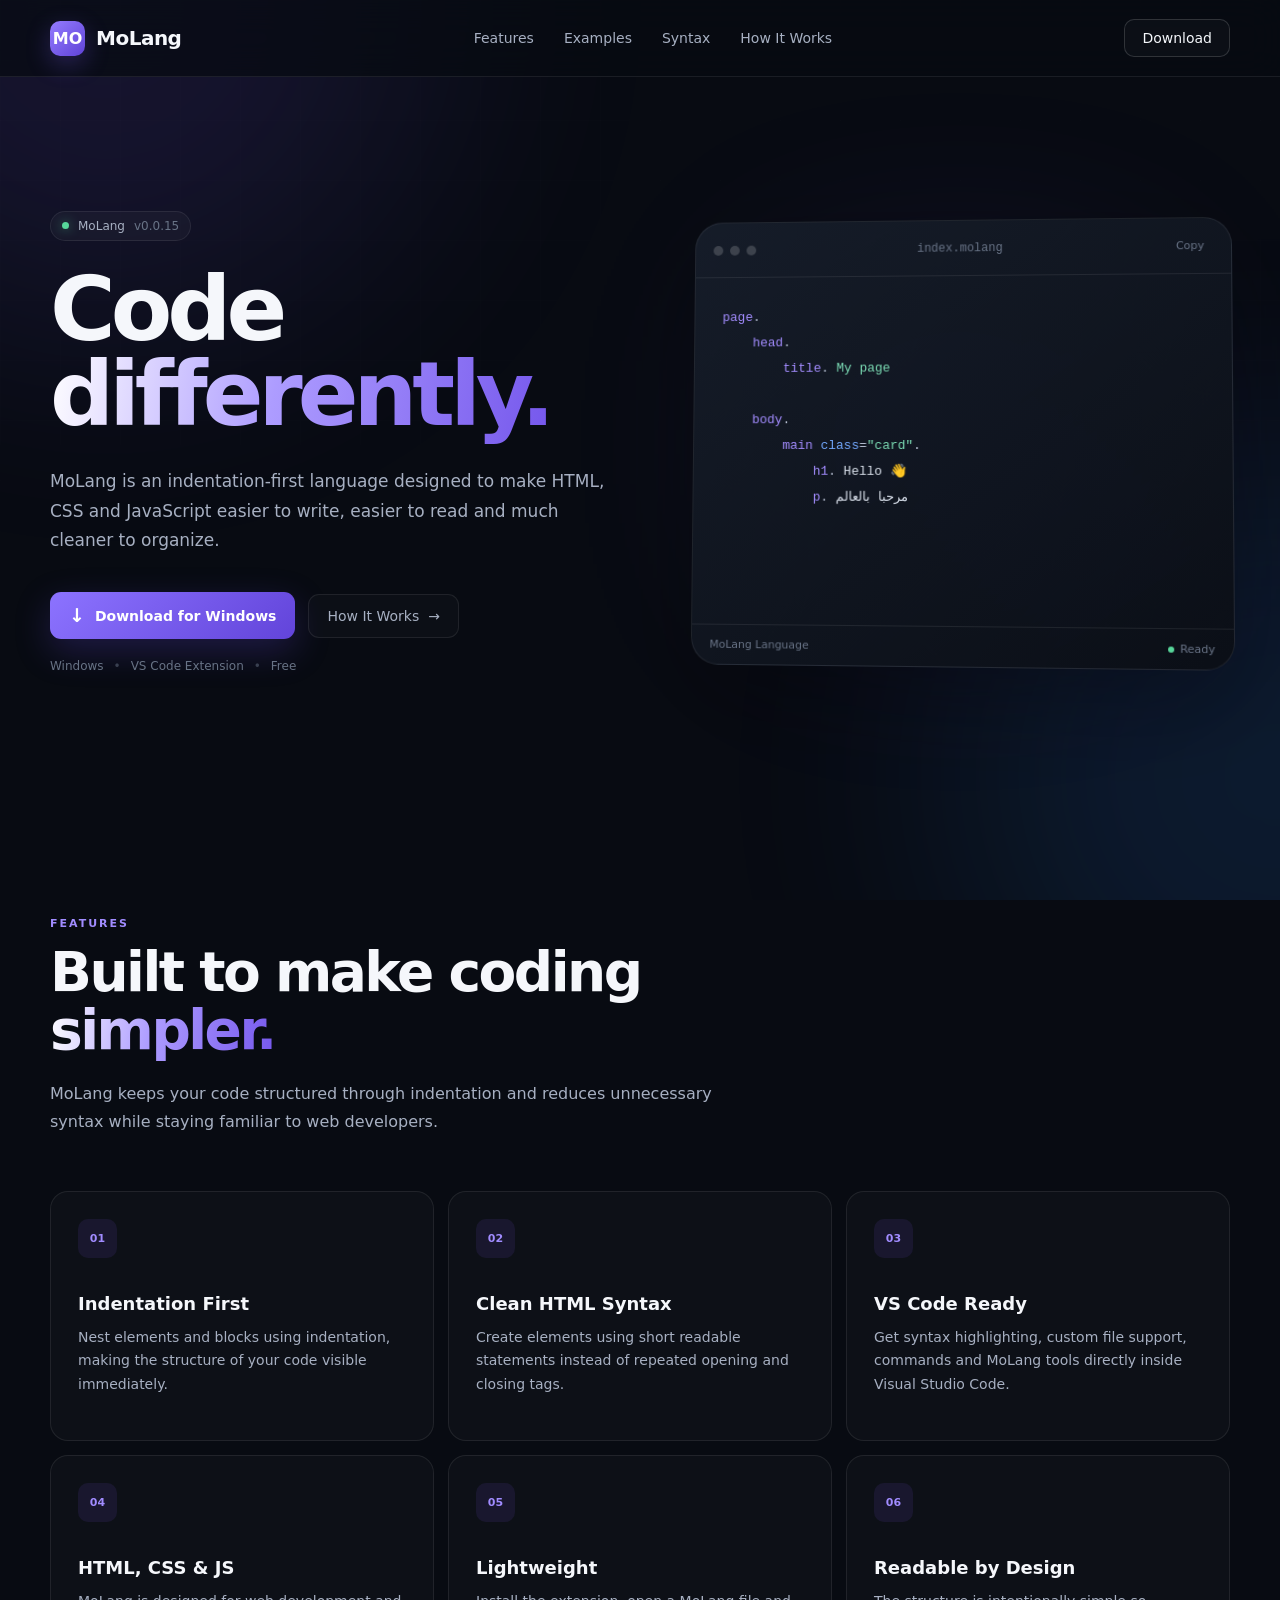
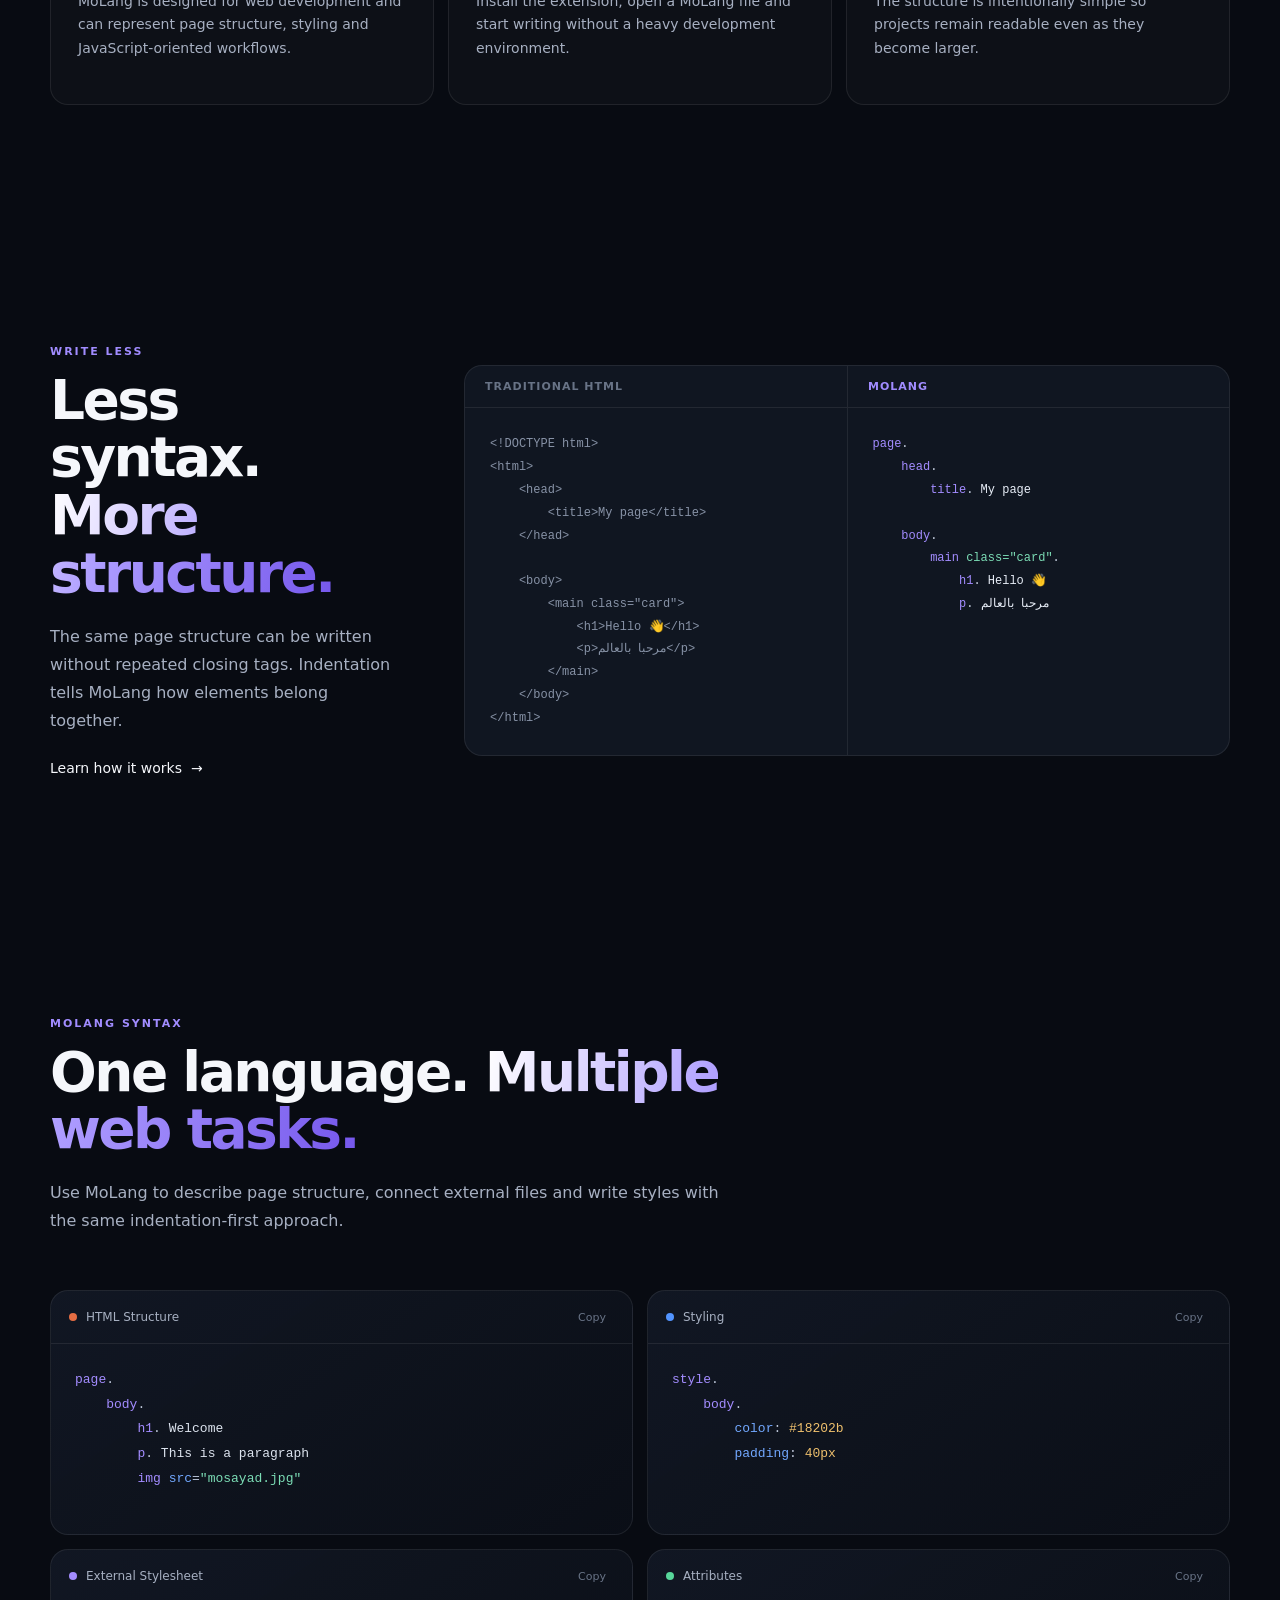
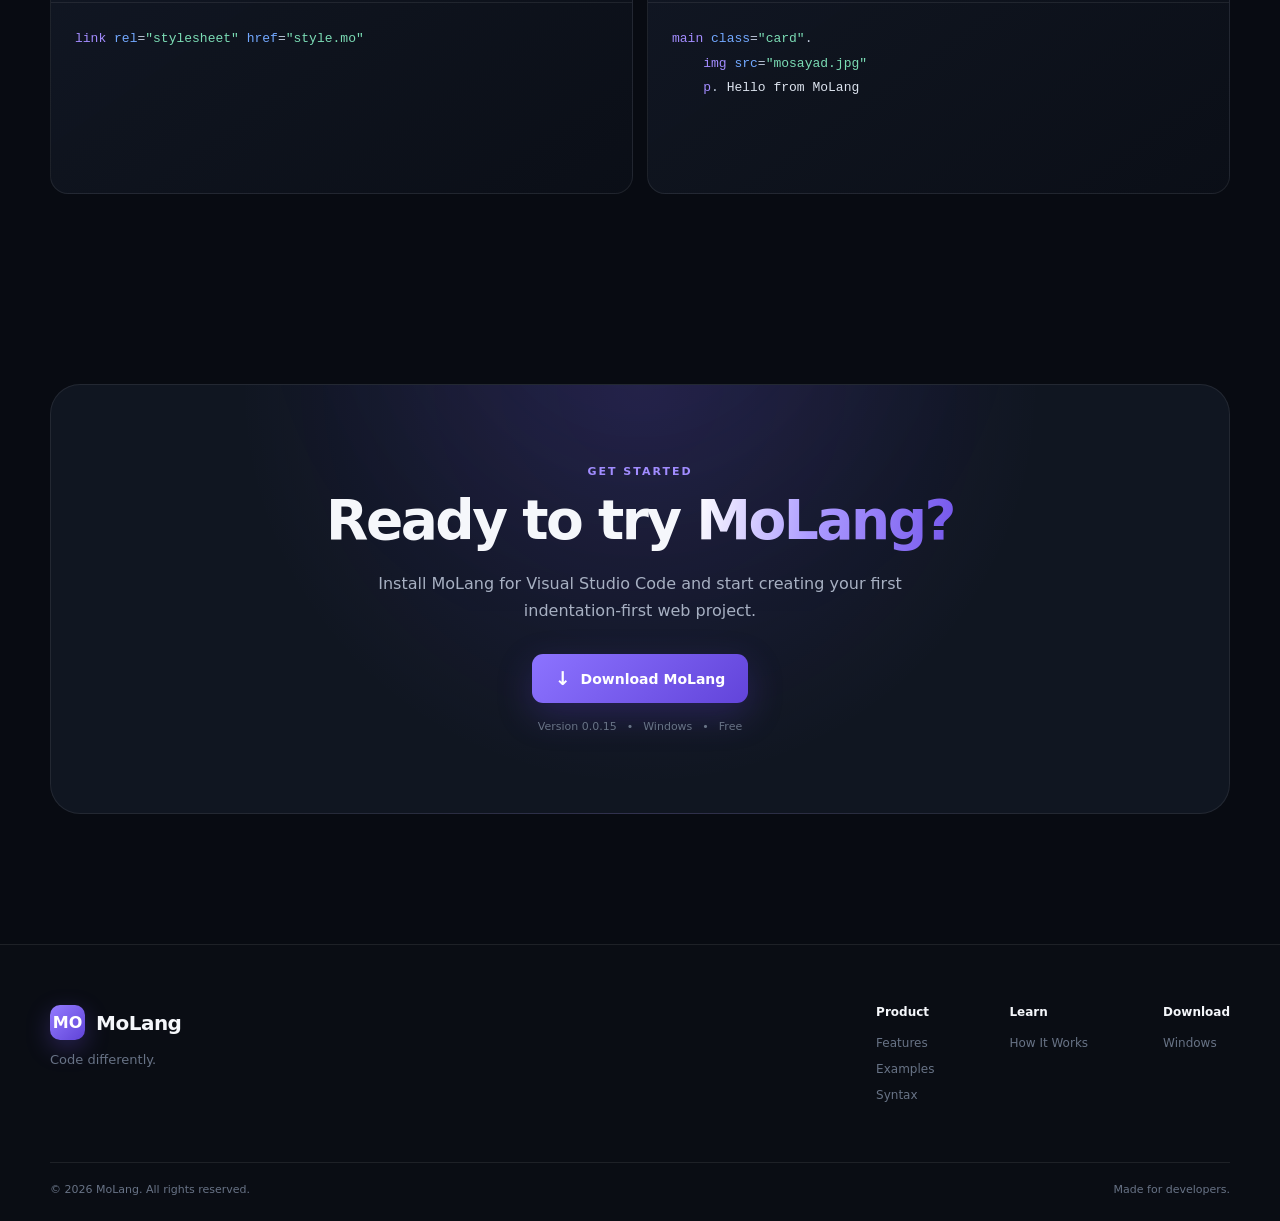
==== index.html @ 9dc75ae4 "add files" ====
<!DOCTYPE html>
<html lang="en">

<head>

    <meta charset="UTF-8">

    <meta
        name="viewport"
        content="width=device-width, initial-scale=1.0"
    >

    <meta
        name="description"
        content="MoLang - A modern indentation-first programming language for HTML, CSS and JavaScript."
    >

    <meta
        name="theme-color"
        content="#080b12"
    >

    <title>
        MoLang — Code Differently
    </title>

    <link
        rel="stylesheet"
        href="style.css"
    >

</head>

<body>


    <!-- =====================================================
         BACKGROUND
    ====================================================== -->

    <div class="background">

        <div class="background-glow glow-one"></div>
        <div class="background-glow glow-two"></div>

        <div class="grid"></div>

    </div>


    <!-- =====================================================
         NAVBAR
    ====================================================== -->

    <header class="navbar">

        <div class="nav-container">

            <a
                href="index.html"
                class="logo"
            >

                <span class="logo-mark">
                    MO
                </span>

                <span class="logo-text">
                    MoLang
                </span>

            </a>


            <nav class="nav-links">

                <a href="#features">
                    Features
                </a>

                <a href="#example">
                    Examples
                </a>

                <a href="#syntax">
                    Syntax
                </a>

                <a href="how-it-works.html">
                    How It Works
                </a>

            </nav>


            <div class="nav-actions">

                <a
                    href="downloads/MoLangSetup.exe"
                    class="nav-download"
                    download
                >
                    Download
                </a>


                <button
                    class="mobile-menu-button"
                    id="mobileMenuButton"
                    aria-label="Open navigation menu"
                    type="button"
                >

                    <span></span>
                    <span></span>
                    <span></span>

                </button>

            </div>

        </div>


        <!-- MOBILE MENU -->

        <div
            class="mobile-menu"
            id="mobileMenu"
        >

            <a href="#features">
                Features
            </a>

            <a href="#example">
                Examples
            </a>

            <a href="#syntax">
                Syntax
            </a>

            <a href="how-it-works.html">
                How It Works
            </a>

            <a
                href="downloads/MoLangSetup.exe"
                class="mobile-download"
                download
            >
                Download MoLang
            </a>

        </div>

    </header>


    <!-- =====================================================
         MAIN
    ====================================================== -->

    <main>


        <!-- =================================================
             HERO
        ================================================== -->

        <section class="hero">

            <div class="hero-content">

                <div class="version-badge">

                    <span class="status-dot"></span>

                    <span>
                        MoLang
                    </span>

                    <span class="version">
                        v0.0.15
                    </span>

                </div>


                <h1>

                    Code

                    <span class="gradient-text">
                        differently.
                    </span>

                </h1>


                <p class="hero-description">

                    MoLang is an indentation-first language
                    designed to make HTML, CSS and JavaScript
                    easier to write, easier to read and much
                    cleaner to organize.

                </p>


                <div class="hero-buttons">

                    <a
                        href="downloads/MoLangSetup.exe"
                        class="primary-button"
                        download
                        id="heroDownload"
                    >

                        <span class="button-icon">
                            ↓
                        </span>

                        Download for Windows

                    </a>


                    <a
                        href="how-it-works.html"
                        class="secondary-button"
                    >

                        How It Works

                        <span>
                            →
                        </span>

                    </a>

                </div>


                <div class="hero-note">

                    <span>
                        Windows
                    </span>

                    <span class="separator">
                        •
                    </span>

                    <span>
                        VS Code Extension
                    </span>

                    <span class="separator">
                        •
                    </span>

                    <span>
                        Free
                    </span>

                </div>

            </div>


            <!-- HERO CODE -->

            <div class="hero-code-wrapper">

                <div class="code-glow"></div>


                <div class="code-card">

                    <div class="code-header">

                        <div class="window-buttons">

                            <span></span>
                            <span></span>
                            <span></span>

                        </div>


                        <div class="code-title">
                            index.molang
                        </div>


                        <button
                            class="copy-button"
                            data-copy-target="heroCode"
                            type="button"
                        >
                            Copy
                        </button>

                    </div>


                    <pre
                        class="code-content"
                        id="heroCode"
                    ><code><span class="keyword">page</span>.
    <span class="keyword">head</span>.
        <span class="keyword">title</span>. <span class="string">My page</span>

    <span class="keyword">body</span>.
        <span class="keyword">main</span> <span class="attribute">class</span>=<span class="string">"card"</span>.
            <span class="keyword">h1</span>. <span class="text-value">Hello 👋</span>
            <span class="keyword">p</span>. <span class="text-value">مرحبا بالعالم</span></code></pre>


                    <div class="code-footer">

                        <span>
                            MoLang Language
                        </span>


                        <span class="live-indicator">

                            <span></span>

                            Ready

                        </span>

                    </div>

                </div>

            </div>

        </section>


        <!-- =================================================
             FEATURES
        ================================================== -->

        <section
            class="section features-section"
            id="features"
        >

            <div class="section-heading">

                <span class="section-label">
                    FEATURES
                </span>

                <h2>

                    Built to make coding

                    <span class="gradient-text">
                        simpler.
                    </span>

                </h2>


                <p>

                    MoLang keeps your code structured through
                    indentation and reduces unnecessary syntax
                    while staying familiar to web developers.

                </p>

            </div>


            <div class="features-grid">

                <article class="feature-card">

                    <div class="feature-icon">
                        01
                    </div>

                    <h3>
                        Indentation First
                    </h3>

                    <p>

                        Nest elements and blocks using indentation,
                        making the structure of your code visible
                        immediately.

                    </p>

                </article>


                <article class="feature-card">

                    <div class="feature-icon">
                        02
                    </div>

                    <h3>
                        Clean HTML Syntax
                    </h3>

                    <p>

                        Create elements using short readable
                        statements instead of repeated opening
                        and closing tags.

                    </p>

                </article>


                <article class="feature-card">

                    <div class="feature-icon">
                        03
                    </div>

                    <h3>
                        VS Code Ready
                    </h3>

                    <p>

                        Get syntax highlighting, custom file
                        support, commands and MoLang tools
                        directly inside Visual Studio Code.

                    </p>

                </article>


                <article class="feature-card">

                    <div class="feature-icon">
                        04
                    </div>

                    <h3>
                        HTML, CSS & JS
                    </h3>

                    <p>

                        MoLang is designed for web development
                        and can represent page structure,
                        styling and JavaScript-oriented workflows.

                    </p>

                </article>


                <article class="feature-card">

                    <div class="feature-icon">
                        05
                    </div>

                    <h3>
                        Lightweight
                    </h3>

                    <p>

                        Install the extension, open a MoLang file
                        and start writing without a heavy
                        development environment.

                    </p>

                </article>


                <article class="feature-card">

                    <div class="feature-icon">
                        06
                    </div>

                    <h3>
                        Readable by Design
                    </h3>

                    <p>

                        The structure is intentionally simple so
                        projects remain readable even as they
                        become larger.

                    </p>

                </article>

            </div>

        </section>


        <!-- =================================================
             EXAMPLE COMPARISON
        ================================================== -->

        <section
            class="section example-section"
            id="example"
        >

            <div class="example-container">

                <div class="example-text">

                    <span class="section-label">
                        WRITE LESS
                    </span>


                    <h2>

                        Less syntax.

                        <br>

                        <span class="gradient-text">
                            More structure.
                        </span>

                    </h2>


                    <p>

                        The same page structure can be written
                        without repeated closing tags.
                        Indentation tells MoLang how elements
                        belong together.

                    </p>


                    <a
                        href="how-it-works.html"
                        class="text-link"
                    >

                        Learn how it works

                        <span>
                            →
                        </span>

                    </a>

                </div>


                <div class="comparison-card">

                    <div class="comparison-header">

                        <div>
                            Traditional HTML
                        </div>

                        <div>
                            MoLang
                        </div>

                    </div>


                    <div class="comparison-body">

                        <div class="comparison-column">

<pre><code>&lt;!DOCTYPE html&gt;
&lt;html&gt;
    &lt;head&gt;
        &lt;title&gt;My page&lt;/title&gt;
    &lt;/head&gt;

    &lt;body&gt;
        &lt;main class="card"&gt;
            &lt;h1&gt;Hello 👋&lt;/h1&gt;
            &lt;p&gt;مرحبا بالعالم&lt;/p&gt;
        &lt;/main&gt;
    &lt;/body&gt;
&lt;/html&gt;</code></pre>

                        </div>


                        <div class="comparison-divider"></div>


                        <div class="comparison-column molang-code">

<pre><code><span>page</span>.
    <span>head</span>.
        <span>title</span>. <b>My page</b>

    <span>body</span>.
        <span>main</span> <em>class="card"</em>.
            <span>h1</span>. <b>Hello 👋</b>
            <span>p</span>. <b>مرحبا بالعالم</b></code></pre>

                        </div>

                    </div>

                </div>

            </div>

        </section>


        <!-- =================================================
             SYNTAX EXAMPLES
        ================================================== -->

        <section
            class="section syntax-section"
            id="syntax"
        >

            <div class="section-heading">

                <span class="section-label">
                    MOLANG SYNTAX
                </span>


                <h2>

                    One language.

                    <span class="gradient-text">
                        Multiple web tasks.
                    </span>

                </h2>


                <p>

                    Use MoLang to describe page structure,
                    connect external files and write styles
                    with the same indentation-first approach.

                </p>

            </div>


            <div class="syntax-grid">


                <!-- HTML -->

                <article class="syntax-card">

                    <div class="syntax-card-header">

                        <div>

                            <span class="syntax-dot html-dot"></span>

                            HTML Structure

                        </div>


                        <button
                            class="copy-button"
                            data-copy-target="htmlSyntax"
                            type="button"
                        >
                            Copy
                        </button>

                    </div>


                    <pre
                        id="htmlSyntax"
                        class="syntax-code"
                    ><code><span class="keyword">page</span>.
    <span class="keyword">body</span>.
        <span class="keyword">h1</span>. <span class="text-value">Welcome</span>
        <span class="keyword">p</span>. <span class="text-value">This is a paragraph</span>
        <span class="keyword">img</span> <span class="attribute">src</span>=<span class="string">"mosayad.jpg"</span></code></pre>

                </article>


                <!-- CSS -->

                <article class="syntax-card">

                    <div class="syntax-card-header">

                        <div>

                            <span class="syntax-dot css-dot"></span>

                            Styling

                        </div>


                        <button
                            class="copy-button"
                            data-copy-target="styleSyntax"
                            type="button"
                        >
                            Copy
                        </button>

                    </div>


                    <pre
                        id="styleSyntax"
                        class="syntax-code"
                    ><code><span class="keyword">style</span>.
    <span class="keyword">body</span>.
        <span class="property">color</span>: <span class="value">#18202b</span>
        <span class="property">padding</span>: <span class="value">40px</span></code></pre>

                </article>


                <!-- LINK -->

                <article class="syntax-card">

                    <div class="syntax-card-header">

                        <div>

                            <span class="syntax-dot link-dot"></span>

                            External Stylesheet

                        </div>


                        <button
                            class="copy-button"
                            data-copy-target="linkSyntax"
                            type="button"
                        >
                            Copy
                        </button>

                    </div>


                    <pre
                        id="linkSyntax"
                        class="syntax-code"
                    ><code><span class="keyword">link</span> <span class="attribute">rel</span>=<span class="string">"stylesheet"</span> <span class="attribute">href</span>=<span class="string">"style.mo"</span></code></pre>

                </article>


                <!-- IMAGE -->

                <article class="syntax-card">

                    <div class="syntax-card-header">

                        <div>

                            <span class="syntax-dot image-dot"></span>

                            Attributes

                        </div>


                        <button
                            class="copy-button"
                            data-copy-target="attributeSyntax"
                            type="button"
                        >
                            Copy
                        </button>

                    </div>


                    <pre
                        id="attributeSyntax"
                        class="syntax-code"
                    ><code><span class="keyword">main</span> <span class="attribute">class</span>=<span class="string">"card"</span>.
    <span class="keyword">img</span> <span class="attribute">src</span>=<span class="string">"mosayad.jpg"</span>
    <span class="keyword">p</span>. <span class="text-value">Hello from MoLang</span></code></pre>

                </article>

            </div>

        </section>


        <!-- =================================================
             DOWNLOAD
        ================================================== -->

        <section class="download-section">

            <div class="download-card">

                <div class="download-content">

                    <span class="section-label">
                        GET STARTED
                    </span>


                    <h2>

                        Ready to try

                        <span class="gradient-text">
                            MoLang?
                        </span>

                    </h2>


                    <p>

                        Install MoLang for Visual Studio Code
                        and start creating your first
                        indentation-first web project.

                    </p>


                    <a
                        href="downloads/MoLangSetup.exe"
                        class="primary-button large-button"
                        download
                    >

                        <span class="button-icon">
                            ↓
                        </span>

                        Download MoLang

                    </a>


                    <div class="download-info">

                        <span>
                            Version 0.0.15
                        </span>

                        <span>
                            •
                        </span>

                        <span>
                            Windows
                        </span>

                        <span>
                            •
                        </span>

                        <span>
                            Free
                        </span>

                    </div>

                </div>

            </div>

        </section>

    </main>


    <!-- =====================================================
         FOOTER
    ====================================================== -->

    <footer class="footer">

        <div class="footer-container">

            <div class="footer-brand">

                <a
                    href="index.html"
                    class="logo"
                >

                    <span class="logo-mark">
                        MO
                    </span>

                    <span class="logo-text">
                        MoLang
                    </span>

                </a>


                <p>
                    Code differently.
                </p>

            </div>


            <div class="footer-links">

                <div>

                    <h4>
                        Product
                    </h4>

                    <a href="#features">
                        Features
                    </a>

                    <a href="#example">
                        Examples
                    </a>

                    <a href="#syntax">
                        Syntax
                    </a>

                </div>


                <div>

                    <h4>
                        Learn
                    </h4>

                    <a href="how-it-works.html">
                        How It Works
                    </a>

                </div>


                <div>

                    <h4>
                        Download
                    </h4>

                    <a
                        href="downloads/MoLangSetup.exe"
                        download
                    >
                        Windows
                    </a>

                </div>

            </div>

        </div>


        <div class="footer-bottom">

            <span>

                ©

                <span id="currentYear"></span>

                MoLang. All rights reserved.

            </span>


            <span>
                Made for developers.
            </span>

        </div>

    </footer>


    <script src="script.js"></script>

</body>

</html>
---- style.css ----
/* =========================================================
   MOLANG WEBSITE
   ========================================================= */


/* =========================================================
   ROOT
   ========================================================= */

:root {

    --background: #080b12;
    --background-secondary: #0d111b;

    --surface: #101621;
    --surface-light: #151d2a;

    --border: rgba(255, 255, 255, 0.08);
    --border-light: rgba(255, 255, 255, 0.15);

    --text: #f5f7fb;
    --text-secondary: #a7b0c2;
    --text-muted: #687386;

    --accent: #7c5cff;
    --accent-light: #a18cff;

    --blue: #5294ff;
    --green: #57d69a;
    --yellow: #f1c75b;

    --max-width: 1180px;

    --radius-small: 10px;
    --radius-medium: 18px;
    --radius-large: 28px;

}


/* =========================================================
   RESET
   ========================================================= */

* {

    margin: 0;
    padding: 0;

    box-sizing: border-box;

}


html {

    scroll-behavior: smooth;

}


body {

    min-height: 100vh;

    overflow-x: hidden;

    background: var(--background);

    color: var(--text);

    font-family:
        Inter,
        ui-sans-serif,
        system-ui,
        -apple-system,
        BlinkMacSystemFont,
        "Segoe UI",
        sans-serif;

}


a {

    color: inherit;

    text-decoration: none;

}


button {

    font: inherit;

}


/* =========================================================
   BACKGROUND
   ========================================================= */

.background {

    position: fixed;

    inset: 0;

    z-index: -10;

    overflow: hidden;

    pointer-events: none;

}


.grid {

    position: absolute;

    inset: 0;

    opacity: 0.36;

    background-image:
        linear-gradient(
            rgba(255, 255, 255, 0.025) 1px,
            transparent 1px
        ),
        linear-gradient(
            90deg,
            rgba(255, 255, 255, 0.025) 1px,
            transparent 1px
        );

    background-size: 60px 60px;

    mask-image:
        linear-gradient(
            to bottom,
            black,
            transparent 85%
        );

}


.background-glow {

    position: absolute;

    width: 650px;
    height: 650px;

    border-radius: 50%;

    filter: blur(130px);

    opacity: 0.12;

}


.glow-one {

    top: -320px;
    left: -220px;

    background: #7c5cff;

}


.glow-two {

    top: 450px;
    right: -320px;

    background: #2f8cff;

}


/* =========================================================
   NAVBAR
   ========================================================= */

.navbar {

    position: sticky;

    top: 0;

    z-index: 100;

    border-bottom: 1px solid var(--border);

    background: rgba(8, 11, 18, 0.74);

    backdrop-filter: blur(18px);

}


.nav-container {

    width:
        min(
            calc(100% - 40px),
            var(--max-width)
        );

    height: 76px;

    margin: auto;

    display: flex;

    align-items: center;

    justify-content: space-between;

}


.logo {

    display: flex;

    align-items: center;

    gap: 11px;

    font-weight: 760;

}


.logo-mark {

    width: 35px;
    height: 35px;

    display: grid;

    place-items: center;

    border-radius: 10px;

    background:
        linear-gradient(
            135deg,
            #947cff,
            #6043d7
        );

    color: #fff;

    box-shadow:
        0 8px 25px
        rgba(124, 92, 255, 0.27);

}


.logo-text {

    font-size: 20px;

    letter-spacing: -0.5px;

}


.nav-links {

    display: flex;

    align-items: center;

    gap: 30px;

}


.nav-links a {

    position: relative;

    color: var(--text-secondary);

    font-size: 14px;

    transition:
        color 0.2s ease;

}


.nav-links a::after {

    content: "";

    position: absolute;

    left: 0;
    right: 0;

    bottom: -9px;

    height: 2px;

    border-radius: 999px;

    background: var(--accent-light);

    transform: scaleX(0);

    transition:
        transform 0.2s ease;

}


.nav-links a:hover {

    color: var(--text);

}


.nav-links a:hover::after {

    transform: scaleX(1);

}


.nav-actions {

    display: flex;

    align-items: center;

    gap: 10px;

}


.nav-download {

    padding:
        10px 17px;

    border: 1px solid var(--border-light);

    border-radius: 10px;

    background:
        rgba(255, 255, 255, 0.025);

    font-size: 14px;

    transition:
        background 0.2s ease,
        transform 0.2s ease,
        border-color 0.2s ease;

}


.nav-download:hover {

    transform: translateY(-1px);

    border-color:
        rgba(255, 255, 255, 0.22);

    background: var(--surface-light);

}


.mobile-menu-button {

    display: none;

    width: 42px;
    height: 42px;

    align-items: center;
    justify-content: center;

    flex-direction: column;

    gap: 5px;

    border: 1px solid var(--border);

    border-radius: 10px;

    background: var(--surface);

    cursor: pointer;

}


.mobile-menu-button span {

    width: 18px;
    height: 2px;

    border-radius: 999px;

    background: var(--text);

}


.mobile-menu {

    display: none;

}


/* =========================================================
   HERO
   ========================================================= */

.hero {

    width:
        min(
            calc(100% - 40px),
            var(--max-width)
        );

    min-height: 720px;

    margin: auto;

    padding:
        100px 0
        90px;

    display: grid;

    grid-template-columns:
        1fr
        0.95fr;

    align-items: center;

    gap: 70px;

}


.hero-content {

    max-width: 620px;

}


.version-badge {

    display: inline-flex;

    align-items: center;

    gap: 9px;

    margin-bottom: 26px;

    padding:
        7px
        11px;

    border: 1px solid var(--border);

    border-radius: 999px;

    background:
        rgba(255, 255, 255, 0.03);

    color: var(--text-secondary);

    font-size: 12px;

}


.status-dot {

    width: 7px;
    height: 7px;

    border-radius: 50%;

    background: var(--green);

    box-shadow:
        0 0 12px
        rgba(87, 214, 154, 0.6);

}


.version {

    color: var(--text-muted);

}


.hero h1 {

    font-size:
        clamp(
            58px,
            7vw,
            92px
        );

    line-height: 0.95;

    letter-spacing: -5px;

    font-weight: 820;

}


.gradient-text {

    background:
        linear-gradient(
            100deg,
            #fff 0%,
            #ad9cff 45%,
            #7557ec 100%
        );

    -webkit-background-clip: text;

    background-clip: text;

    color: transparent;

}


.hero-description {

    max-width: 590px;

    margin-top: 30px;

    color: var(--text-secondary);

    font-size: 17px;

    line-height: 1.75;

}


.hero-buttons {

    display: flex;

    align-items: center;

    gap: 13px;

    margin-top: 36px;

    flex-wrap: wrap;

}


.primary-button {

    display: inline-flex;

    align-items: center;

    justify-content: center;

    gap: 10px;

    padding:
        14px
        19px;

    border-radius: 11px;

    background:
        linear-gradient(
            135deg,
            #8c73ff,
            #6244da
        );

    color: #fff;

    font-size: 14px;

    font-weight: 650;

    box-shadow:
        0 12px 35px
        rgba(98, 68, 218, 0.26);

    transition:
        transform 0.2s ease,
        box-shadow 0.2s ease;

}


.primary-button:hover {

    transform: translateY(-2px);

    box-shadow:
        0 16px 44px
        rgba(98, 68, 218, 0.38);

}


.button-icon {

    font-size: 19px;

    line-height: 1;

}


.secondary-button {

    display: inline-flex;

    align-items: center;

    justify-content: center;

    gap: 9px;

    padding:
        13px
        18px;

    border: 1px solid var(--border);

    border-radius: 11px;

    background:
        rgba(255, 255, 255, 0.02);

    color: var(--text-secondary);

    font-size: 14px;

    transition:
        color 0.2s ease,
        border-color 0.2s ease,
        background 0.2s ease;

}


.secondary-button:hover {

    color: var(--text);

    border-color: var(--border-light);

    background: var(--surface);

}


.hero-note {

    display: flex;

    align-items: center;

    gap: 10px;

    margin-top: 20px;

    color: var(--text-muted);

    font-size: 12px;

}


.separator {

    opacity: 0.5;

}


/* =========================================================
   CODE CARD
   ========================================================= */

.hero-code-wrapper {

    position: relative;

}


.code-glow {

    position: absolute;

    inset: 15%;

    background: var(--accent);

    filter: blur(110px);

    opacity: 0.13;

}


.code-card {

    position: relative;

    overflow: hidden;

    border: 1px solid var(--border);

    border-radius: var(--radius-large);

    background:
        linear-gradient(
            145deg,
            rgba(21, 28, 41, 0.97),
            rgba(10, 14, 22, 0.98)
        );

    box-shadow:
        0 30px 100px
        rgba(0, 0, 0, 0.38);

    transform:
        perspective(1000px)
        rotateY(-3deg)
        rotateX(2deg);

    transition:
        transform 0.45s ease;

}


.code-card:hover {

    transform:
        perspective(1000px)
        rotateY(0)
        rotateX(0)
        translateY(-5px);

}


.code-header {

    height: 56px;

    display: flex;

    align-items: center;

    padding:
        0
        18px;

    border-bottom: 1px solid var(--border);

}


.window-buttons {

    display: flex;

    gap: 7px;

}


.window-buttons span {

    width: 10px;
    height: 10px;

    border-radius: 50%;

    background:
        rgba(255, 255, 255, 0.17);

}


.code-title {

    flex: 1;

    text-align: center;

    color: var(--text-muted);

    font-family: monospace;

    font-size: 12px;

}


.copy-button {

    padding:
        5px
        8px;

    border: 0;

    border-radius: 7px;

    background: transparent;

    color: var(--text-muted);

    font-size: 11px;

    cursor: pointer;

    transition:
        color 0.2s ease,
        background 0.2s ease;

}


.copy-button:hover {

    color: var(--text);

    background:
        rgba(255, 255, 255, 0.05);

}


.code-content,
.syntax-code {

    color: #bdc6d9;

    font-family:
        "Cascadia Code",
        "Fira Code",
        Consolas,
        monospace;

    white-space: pre;

    tab-size: 4;

}


.code-content {

    min-height: 350px;

    padding: 28px;

    overflow-x: auto;

    font-size: 13px;

    line-height: 2;

}


.keyword {

    color: #a38cff;

}


.string {

    color: #7bdcb5;

}


.attribute {

    color: #72a8ff;

}


.property {

    color: #72a8ff;

}


.value {

    color: #efc06d;

}


.text-value {

    color: #dce3ee;

}


.code-footer {

    display: flex;

    align-items: center;

    justify-content: space-between;

    padding:
        13px
        18px;

    border-top: 1px solid var(--border);

    color: var(--text-muted);

    font-size: 11px;

}


.live-indicator {

    display: flex;

    align-items: center;

    gap: 6px;

}


.live-indicator span {

    width: 6px;
    height: 6px;

    border-radius: 50%;

    background: var(--green);

}


/* =========================================================
   COMMON SECTIONS
   ========================================================= */

.section {

    width:
        min(
            calc(100% - 40px),
            var(--max-width)
        );

    margin: auto;

    padding:
        120px 0;

}


.section-heading {

    max-width: 670px;

    margin-bottom: 55px;

}


.section-label {

    display: block;

    margin-bottom: 14px;

    color: var(--accent-light);

    font-size: 11px;

    font-weight: 760;

    letter-spacing: 2px;

}


.section-heading h2,
.example-text h2,
.download-content h2 {

    font-size:
        clamp(
            35px,
            5vw,
            55px
        );

    line-height: 1.05;

    letter-spacing: -2.5px;

}


.section-heading p,
.example-text p {

    margin-top: 20px;

    color: var(--text-secondary);

    line-height: 1.75;

}


/* =========================================================
   FEATURES
   ========================================================= */

.features-grid {

    display: grid;

    grid-template-columns:
        repeat(3, 1fr);

    gap: 14px;

}


.feature-card {

    min-height: 250px;

    padding: 27px;

    border: 1px solid var(--border);

    border-radius: var(--radius-medium);

    background:
        rgba(255, 255, 255, 0.022);

    transition:
        transform 0.28s ease,
        background 0.28s ease,
        border-color 0.28s ease;

}


.feature-card:hover {

    transform: translateY(-5px);

    border-color:
        rgba(124, 92, 255, 0.3);

    background:
        rgba(255, 255, 255, 0.04);

}


.feature-icon {

    width: 39px;
    height: 39px;

    display: grid;

    place-items: center;

    margin-bottom: 35px;

    border-radius: 10px;

    background:
        rgba(124, 92, 255, 0.1);

    color: var(--accent-light);

    font-size: 11px;

    font-weight: 760;

}


.feature-card h3 {

    margin-bottom: 12px;

    font-size: 18px;

}


.feature-card p {

    color: var(--text-secondary);

    font-size: 14px;

    line-height: 1.7;

}


/* =========================================================
   COMPARISON
   ========================================================= */

.example-container {

    display: grid;

    grid-template-columns:
        0.62fr
        1.38fr;

    gap: 70px;

    align-items: center;

}


.text-link {

    display: inline-flex;

    align-items: center;

    gap: 9px;

    margin-top: 25px;

    font-size: 14px;

}


.text-link span {

    transition:
        transform 0.2s ease;

}


.text-link:hover span {

    transform: translateX(4px);

}


.comparison-card {

    overflow: hidden;

    border: 1px solid var(--border);

    border-radius: var(--radius-medium);

    background: var(--surface);

}


.comparison-header {

    display: grid;

    grid-template-columns:
        1fr
        1fr;

    border-bottom: 1px solid var(--border);

}


.comparison-header div {

    padding:
        14px
        20px;

    color: var(--text-muted);

    font-size: 11px;

    font-weight: 760;

    text-transform: uppercase;

    letter-spacing: 1px;

}


.comparison-header div:last-child {

    border-left: 1px solid var(--border);

    color: var(--accent-light);

}


.comparison-body {

    display: grid;

    grid-template-columns:
        1fr
        auto
        1fr;

}


.comparison-column {

    min-width: 0;

    padding: 25px;

    overflow-x: auto;

}


.comparison-column pre {

    color: #8792a6;

    font-family:
        "Cascadia Code",
        Consolas,
        monospace;

    font-size: 12px;

    line-height: 1.9;

}


.comparison-divider {

    width: 1px;

    background: var(--border);

}


.molang-code pre {

    color: #c7d0e1;

}


.molang-code span {

    color: #a38cff;

}


.molang-code b {

    color: #e7edf7;

    font-weight: 400;

}


.molang-code em {

    color: #7bdcb5;

    font-style: normal;

}


/* =========================================================
   SYNTAX
   ========================================================= */

.syntax-grid {

    display: grid;

    grid-template-columns:
        repeat(2, 1fr);

    gap: 14px;

}


.syntax-card {

    overflow: hidden;

    border: 1px solid var(--border);

    border-radius: var(--radius-medium);

    background:
        linear-gradient(
            145deg,
            rgba(18, 24, 36, 0.94),
            rgba(11, 15, 24, 0.96)
        );

    transition:
        transform 0.28s ease,
        border-color 0.28s ease;

}


.syntax-card:hover {

    transform: translateY(-4px);

    border-color:
        rgba(124, 92, 255, 0.26);

}


.syntax-card-header {

    min-height: 53px;

    padding:
        0
        18px;

    display: flex;

    align-items: center;

    justify-content: space-between;

    border-bottom: 1px solid var(--border);

    color: var(--text-secondary);

    font-size: 12px;

}


.syntax-card-header > div {

    display: flex;

    align-items: center;

    gap: 9px;

}


.syntax-dot {

    width: 8px;
    height: 8px;

    border-radius: 50%;

}


.html-dot {

    background: #e56d43;

}


.css-dot {

    background: #5294ff;

}


.link-dot {

    background: #a38cff;

}


.image-dot {

    background: #57d69a;

}


.syntax-code {

    min-height: 190px;

    padding: 24px;

    overflow-x: auto;

    font-size: 13px;

    line-height: 1.9;

}


/* =========================================================
   DOWNLOAD
   ========================================================= */

.download-section {

    width:
        min(
            calc(100% - 40px),
            var(--max-width)
        );

    margin: auto;

    padding:
        70px 0
        130px;

}


.download-card {

    position: relative;

    overflow: hidden;

    padding:
        80px
        40px;

    border: 1px solid var(--border);

    border-radius: 30px;

    background:
        radial-gradient(
            circle at 50% 0%,
            rgba(124, 92, 255, 0.14),
            transparent 55%
        ),
        var(--surface);

    text-align: center;

}


.download-card::before {

    content: "";

    position: absolute;

    width: 420px;
    height: 420px;

    top: -320px;
    left: 50%;

    transform: translateX(-50%);

    border-radius: 50%;

    background: var(--accent);

    filter: blur(120px);

    opacity: 0.08;

}


.download-content {

    position: relative;

    z-index: 1;

}


.download-content p {

    max-width: 540px;

    margin:
        20px
        auto
        30px;

    color: var(--text-secondary);

    line-height: 1.7;

}


.large-button {

    padding:
        15px
        23px;

}


.download-info {

    display: flex;

    align-items: center;

    justify-content: center;

    gap: 10px;

    margin-top: 17px;

    color: var(--text-muted);

    font-size: 11px;

}


/* =========================================================
   FOOTER
   ========================================================= */

.footer {

    border-top: 1px solid var(--border);

    background:
        rgba(255, 255, 255, 0.01);

}


.footer-container {

    width:
        min(
            calc(100% - 40px),
            var(--max-width)
        );

    margin: auto;

    padding:
        60px 0;

    display: flex;

    justify-content: space-between;

    gap: 50px;

}


.footer-brand p {

    margin-top: 12px;

    color: var(--text-muted);

    font-size: 13px;

}


.footer-links {

    display: flex;

    gap: 75px;

}


.footer-links > div {

    display: flex;

    flex-direction: column;

    gap: 12px;

}


.footer-links h4 {

    margin-bottom: 5px;

    font-size: 12px;

}


.footer-links a {

    color: var(--text-muted);

    font-size: 12px;

    transition:
        color 0.2s ease;

}


.footer-links a:hover {

    color: var(--text);

}


.footer-bottom {

    width:
        min(
            calc(100% - 40px),
            var(--max-width)
        );

    margin: auto;

    padding:
        20px 0
        25px;

    display: flex;

    align-items: center;

    justify-content: space-between;

    gap: 20px;

    border-top: 1px solid var(--border);

    color: var(--text-muted);

    font-size: 11px;

}


/* =========================================================
   REVEAL
   ========================================================= */

.feature-card,
.example-container,
.syntax-card,
.download-card {

    opacity: 0;

    transform: translateY(24px);

    transition:
        opacity 0.65s ease,
        transform 0.65s ease;

}


.reveal {

    opacity: 1;

    transform: translateY(0);

}


/* =========================================================
   RESPONSIVE
   ========================================================= */

@media (max-width: 1000px) {

    .nav-links {

        display: none;

    }


    .mobile-menu-button {

        display: flex;

    }


    .mobile-menu {

        position: absolute;

        top: 76px;
        left: 20px;
        right: 20px;

        padding: 10px;

        border: 1px solid var(--border);

        border-radius: 15px;

        background:
            rgba(13, 17, 27, 0.98);

        box-shadow:
            0 25px 60px
            rgba(0, 0, 0, 0.35);

    }


    .mobile-menu.active {

        display: flex;

        flex-direction: column;

    }


    .mobile-menu a {

        padding: 13px;

        border-radius: 9px;

        color: var(--text-secondary);

        font-size: 14px;

    }


    .mobile-menu a:hover {

        background: var(--surface);

        color: var(--text);

    }


    .mobile-download {

        margin-top: 5px;

        background: var(--accent);

        color: #fff !important;

        text-align: center;

    }


    .hero {

        grid-template-columns: 1fr;

    }


    .hero-content,
    .hero-code-wrapper {

        max-width: 760px;

    }


    .features-grid {

        grid-template-columns:
            repeat(2, 1fr);

    }


    .example-container {

        grid-template-columns: 1fr;

        gap: 45px;

    }

}


@media (max-width: 760px) {

    .syntax-grid {

        grid-template-columns: 1fr;

    }


    .footer-container {

        flex-direction: column;

    }


    .footer-links {

        flex-wrap: wrap;

        gap:
            45px
            60px;

    }

}


@media (max-width: 650px) {

    .nav-container {

        width:
            calc(100% - 28px);

    }


    .nav-download {

        display: none;

    }


    .hero,
    .section,
    .download-section,
    .footer-container,
    .footer-bottom {

        width:
            calc(100% - 28px);

    }


    .hero {

        padding:
            70px 0;

    }


    .hero h1 {

        font-size: 57px;

        letter-spacing: -3.5px;

    }


    .hero-description {

        font-size: 15px;

    }


    .hero-buttons {

        flex-direction: column;

        align-items: stretch;

    }


    .primary-button,
    .secondary-button {

        width: 100%;

    }


    .hero-note {

        flex-wrap: wrap;

    }


    .code-card {

        border-radius: 20px;

        transform: none;

    }


    .code-card:hover {

        transform: translateY(-3px);

    }


    .code-content {

        min-height: auto;

        padding: 20px;

        font-size: 11px;

    }


    .features-grid {

        grid-template-columns: 1fr;

    }


    .section {

        padding:
            85px 0;

    }


    .section-heading {

        margin-bottom: 36px;

    }


    .comparison-header {

        display: none;

    }


    .comparison-body {

        grid-template-columns: 1fr;

    }


    .comparison-divider {

        width: 100%;
        height: 1px;

    }


    .comparison-column {

        padding: 20px;

    }


    .syntax-code {

        min-height: auto;

        padding: 20px;

        font-size: 11px;

    }


    .download-card {

        padding:
            60px
            20px;

    }


    .download-info {

        flex-wrap: wrap;

    }


    .footer-bottom {

        flex-direction: column;

        align-items: flex-start;

    }

}
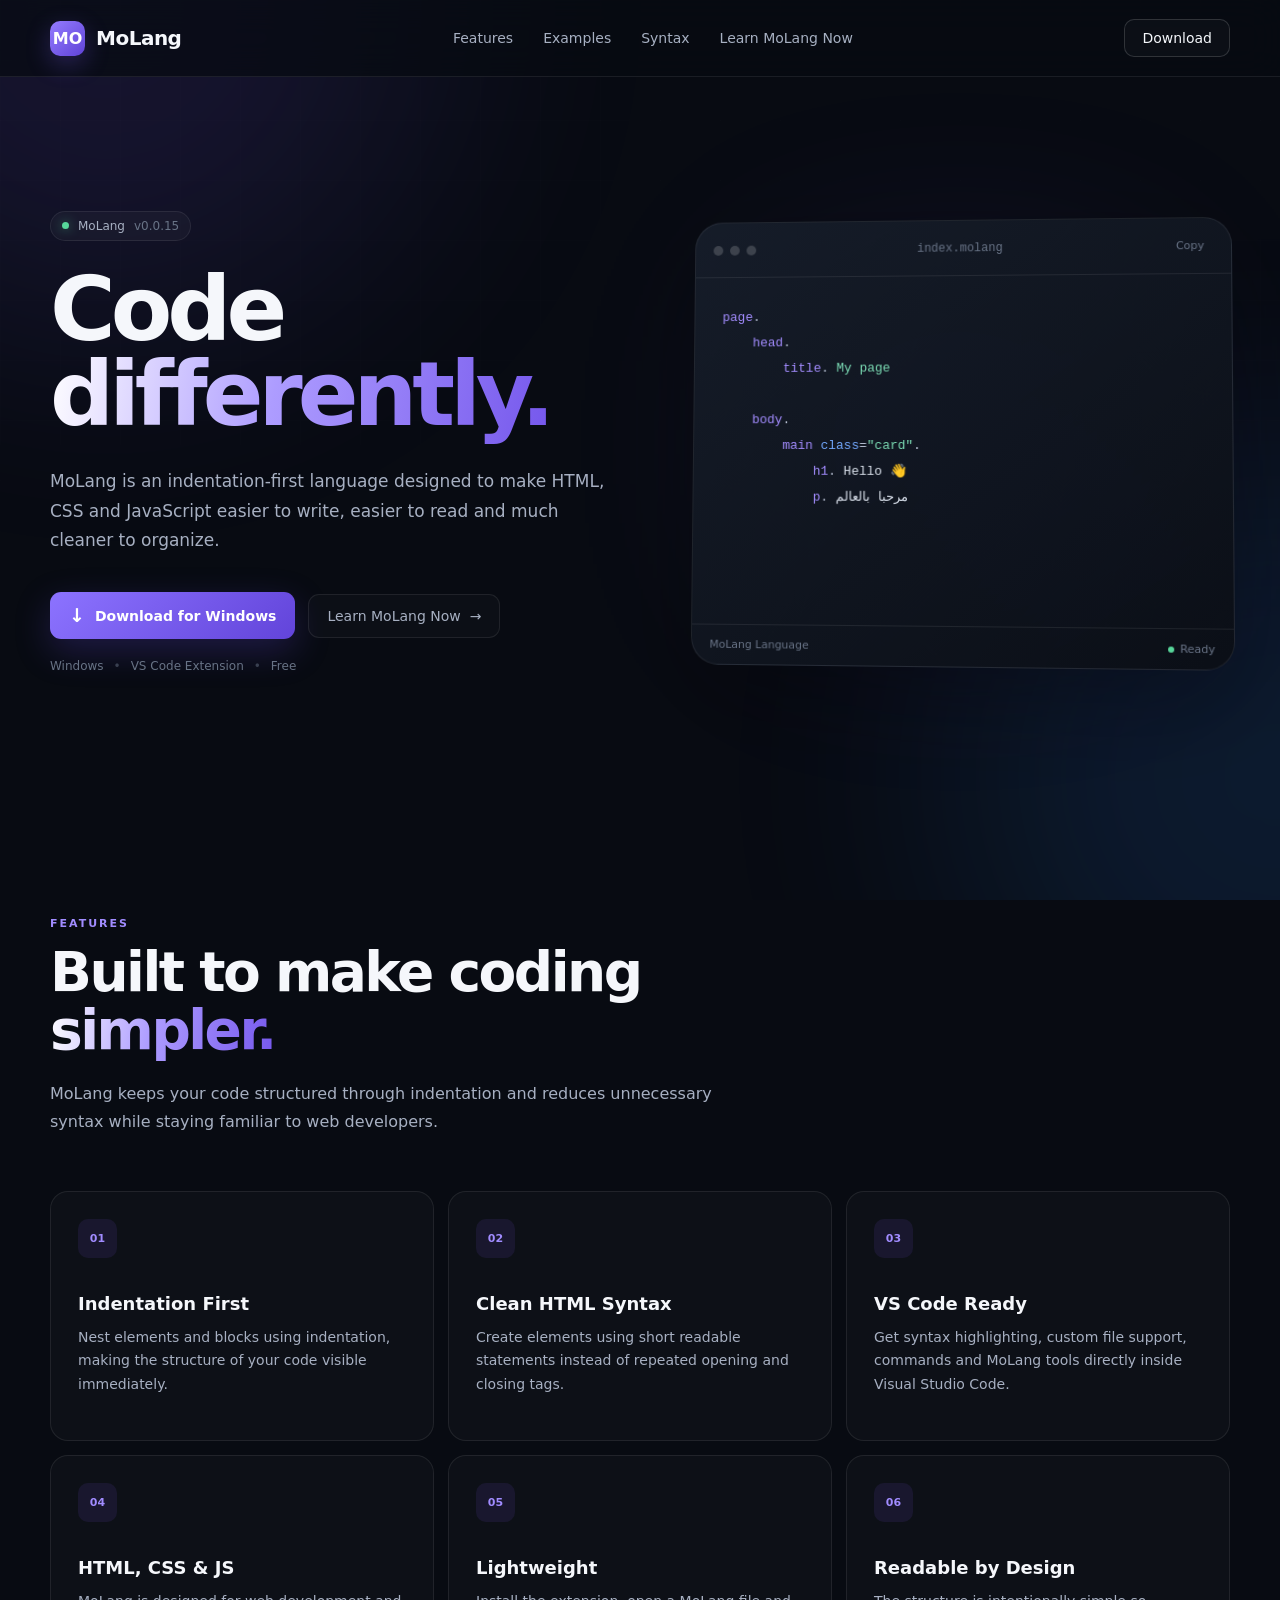
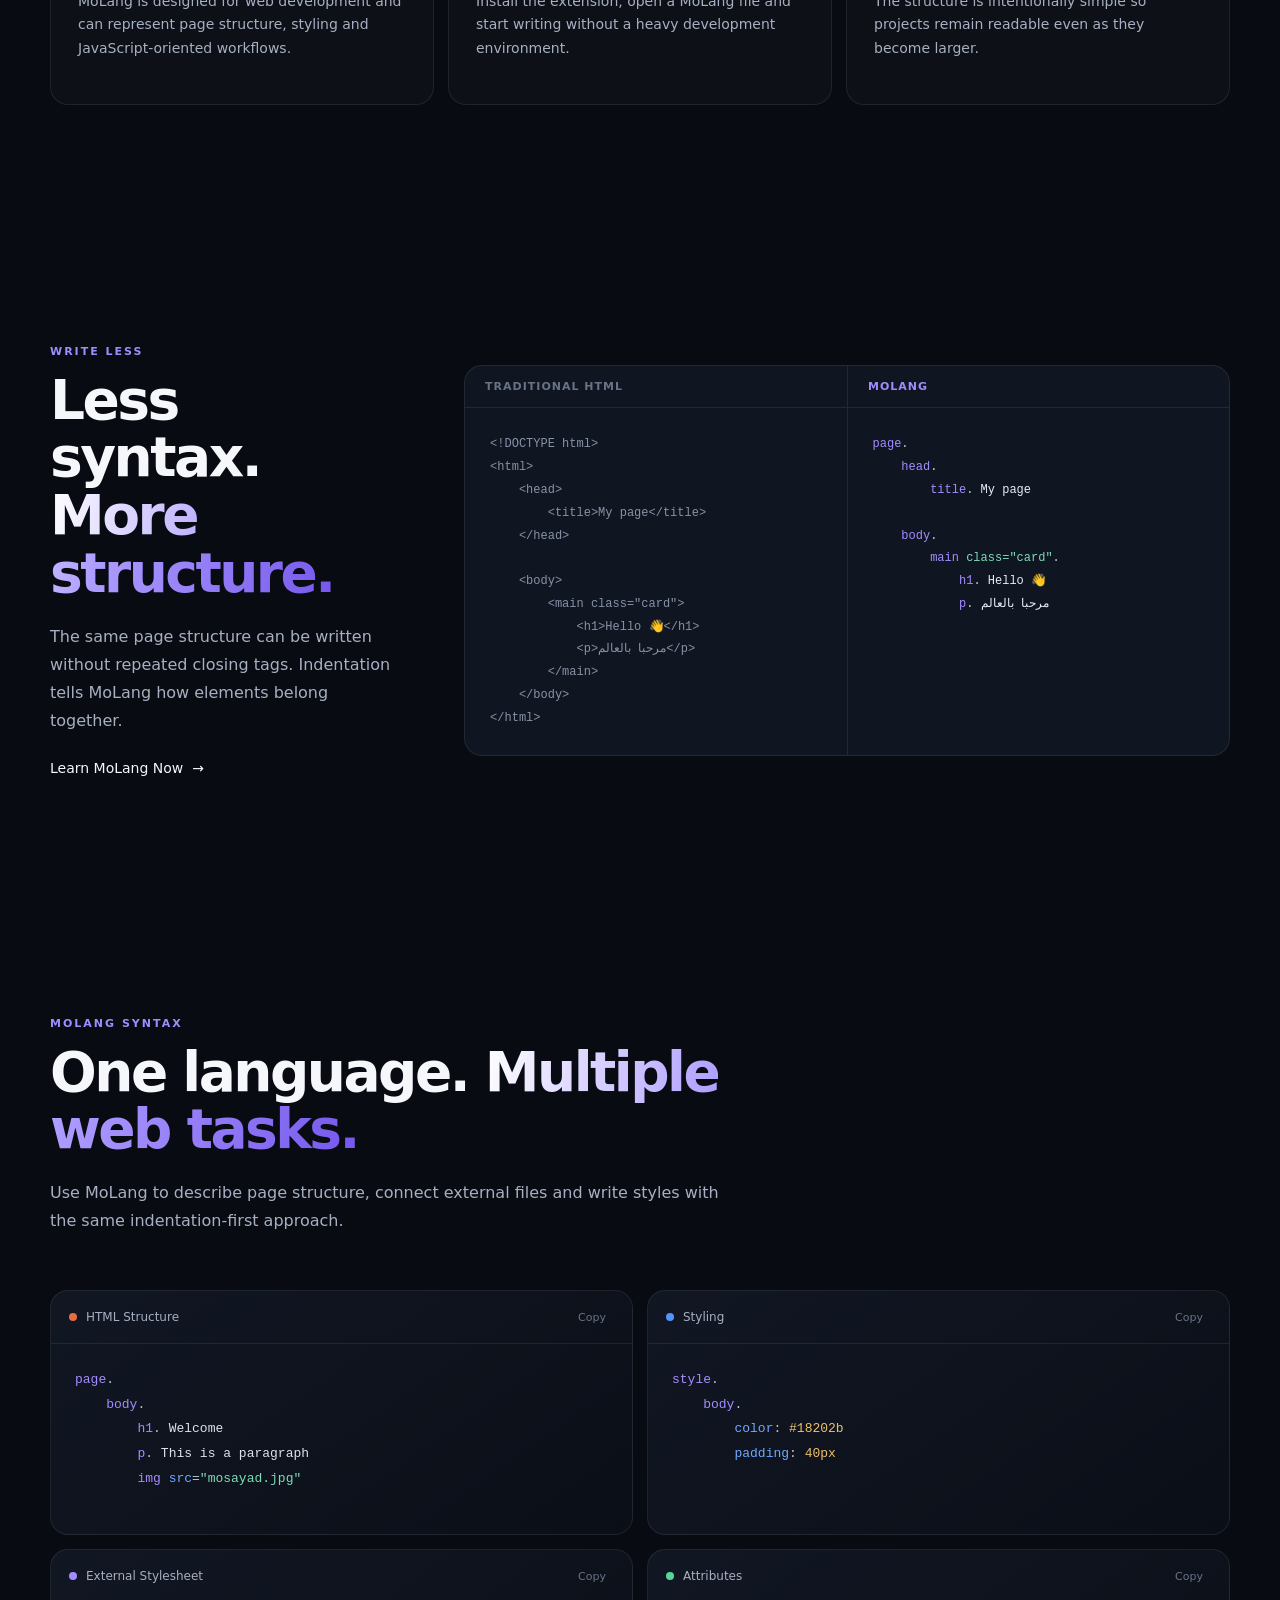
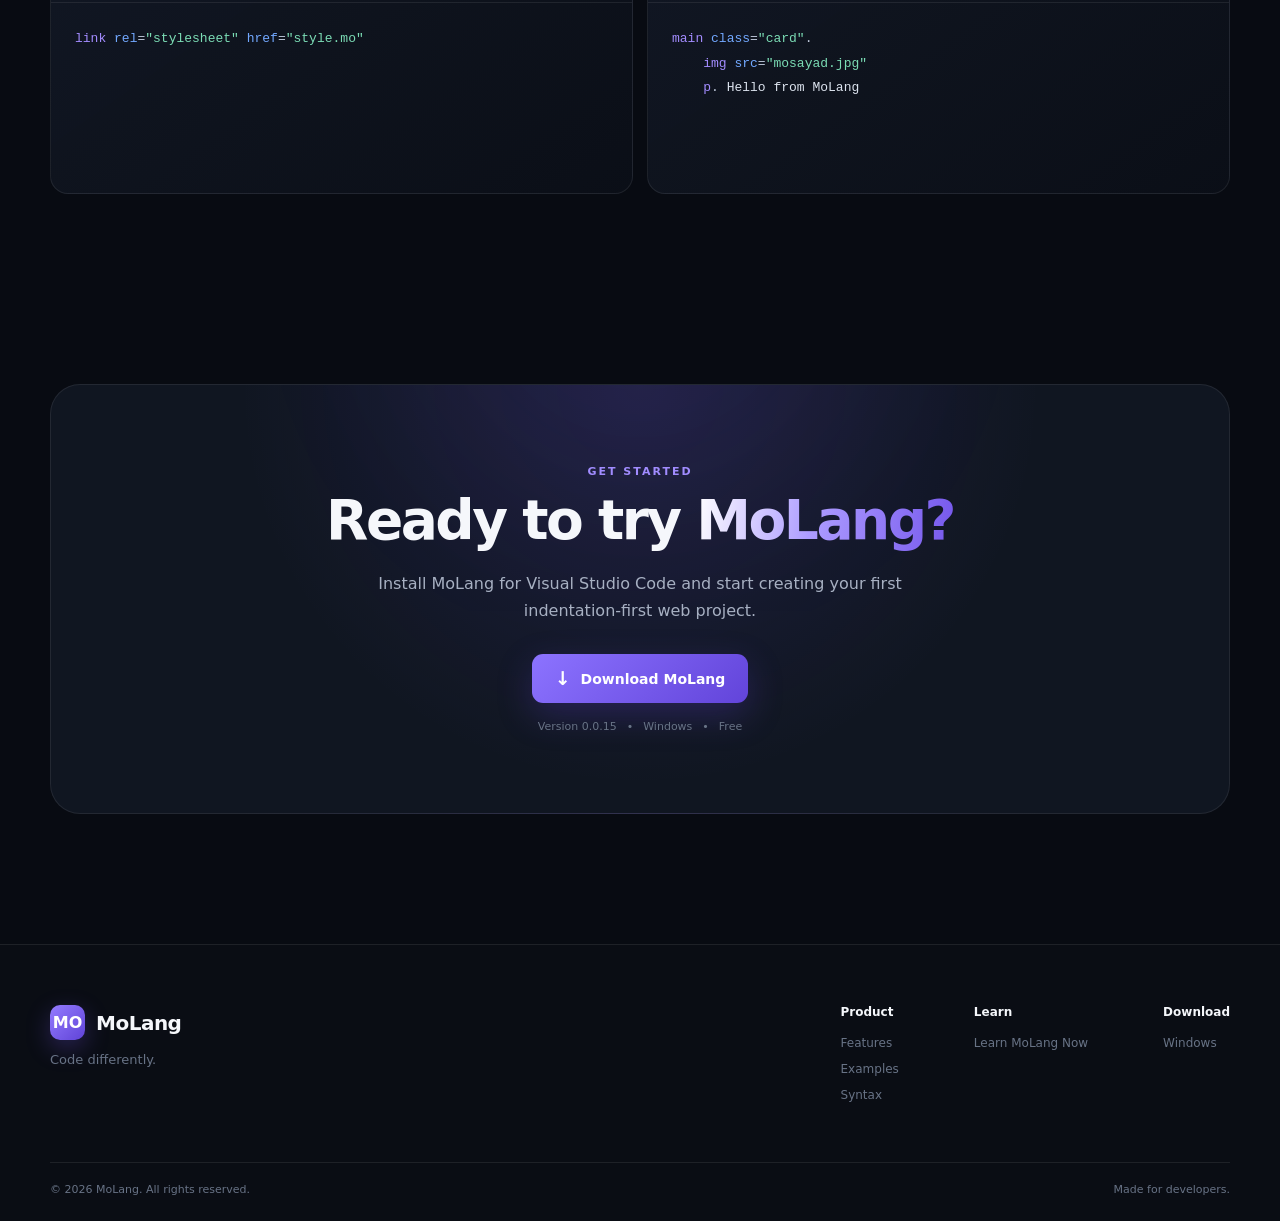
==== commit 2cc46253: "learn molang" ====
--- a/index.html
+++ b/index.html
@@ -87,7 +87,7 @@
                 </a>
 
                 <a href="how-it-works.html">
-                    How It Works
+                    Learn MoLang Now
                 </a>
 
             </nav>
@@ -142,7 +142,7 @@
             </a>
 
             <a href="how-it-works.html">
-                How It Works
+                Learn MoLang Now
             </a>
 
             <a
@@ -232,7 +232,7 @@
                         class="secondary-button"
                     >
 
-                        How It Works
+                        Learn MoLang Now
 
                         <span>
                             →
@@ -558,7 +558,7 @@
                         class="text-link"
                     >
 
-                        Learn how it works
+                        Learn MoLang Now
 
                         <span>
                             →
@@ -966,7 +966,7 @@
                     </h4>
 
                     <a href="how-it-works.html">
-                        How It Works
+                        Learn MoLang Now
                     </a>
 
                 </div>
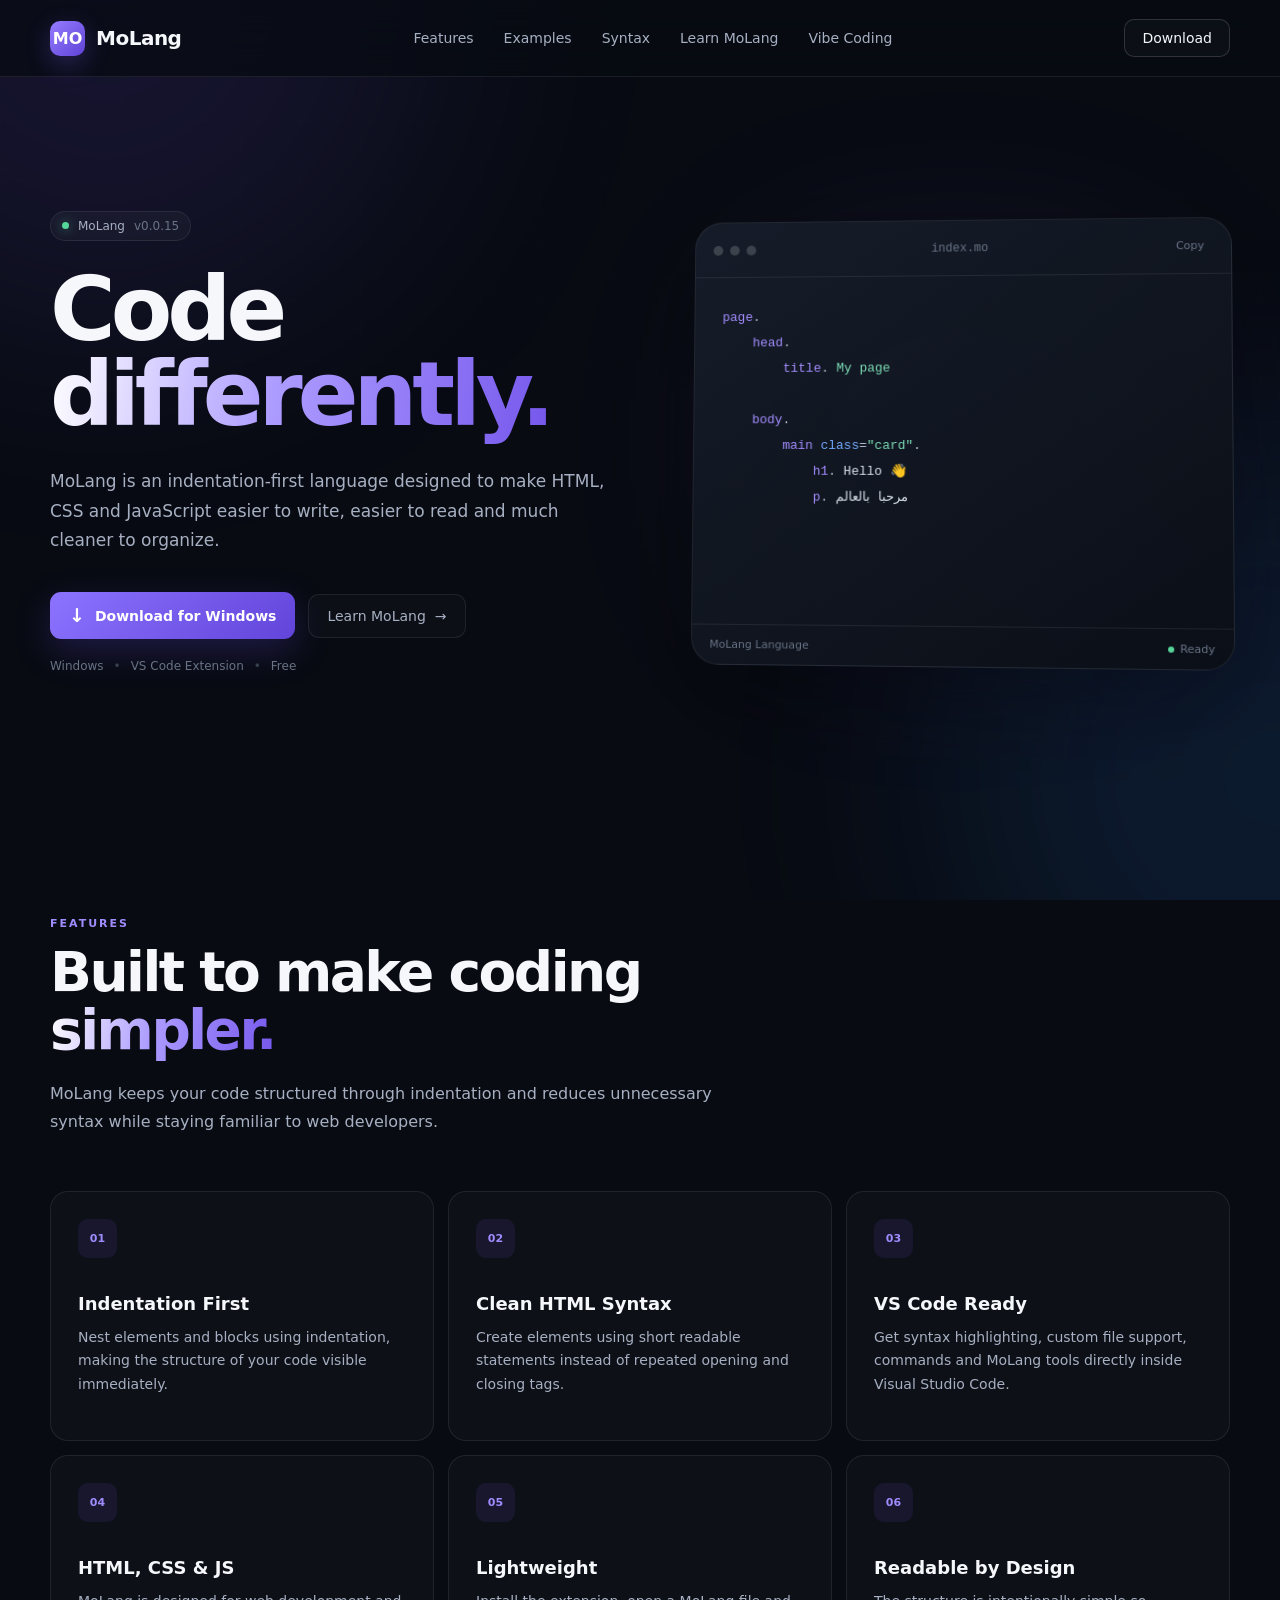
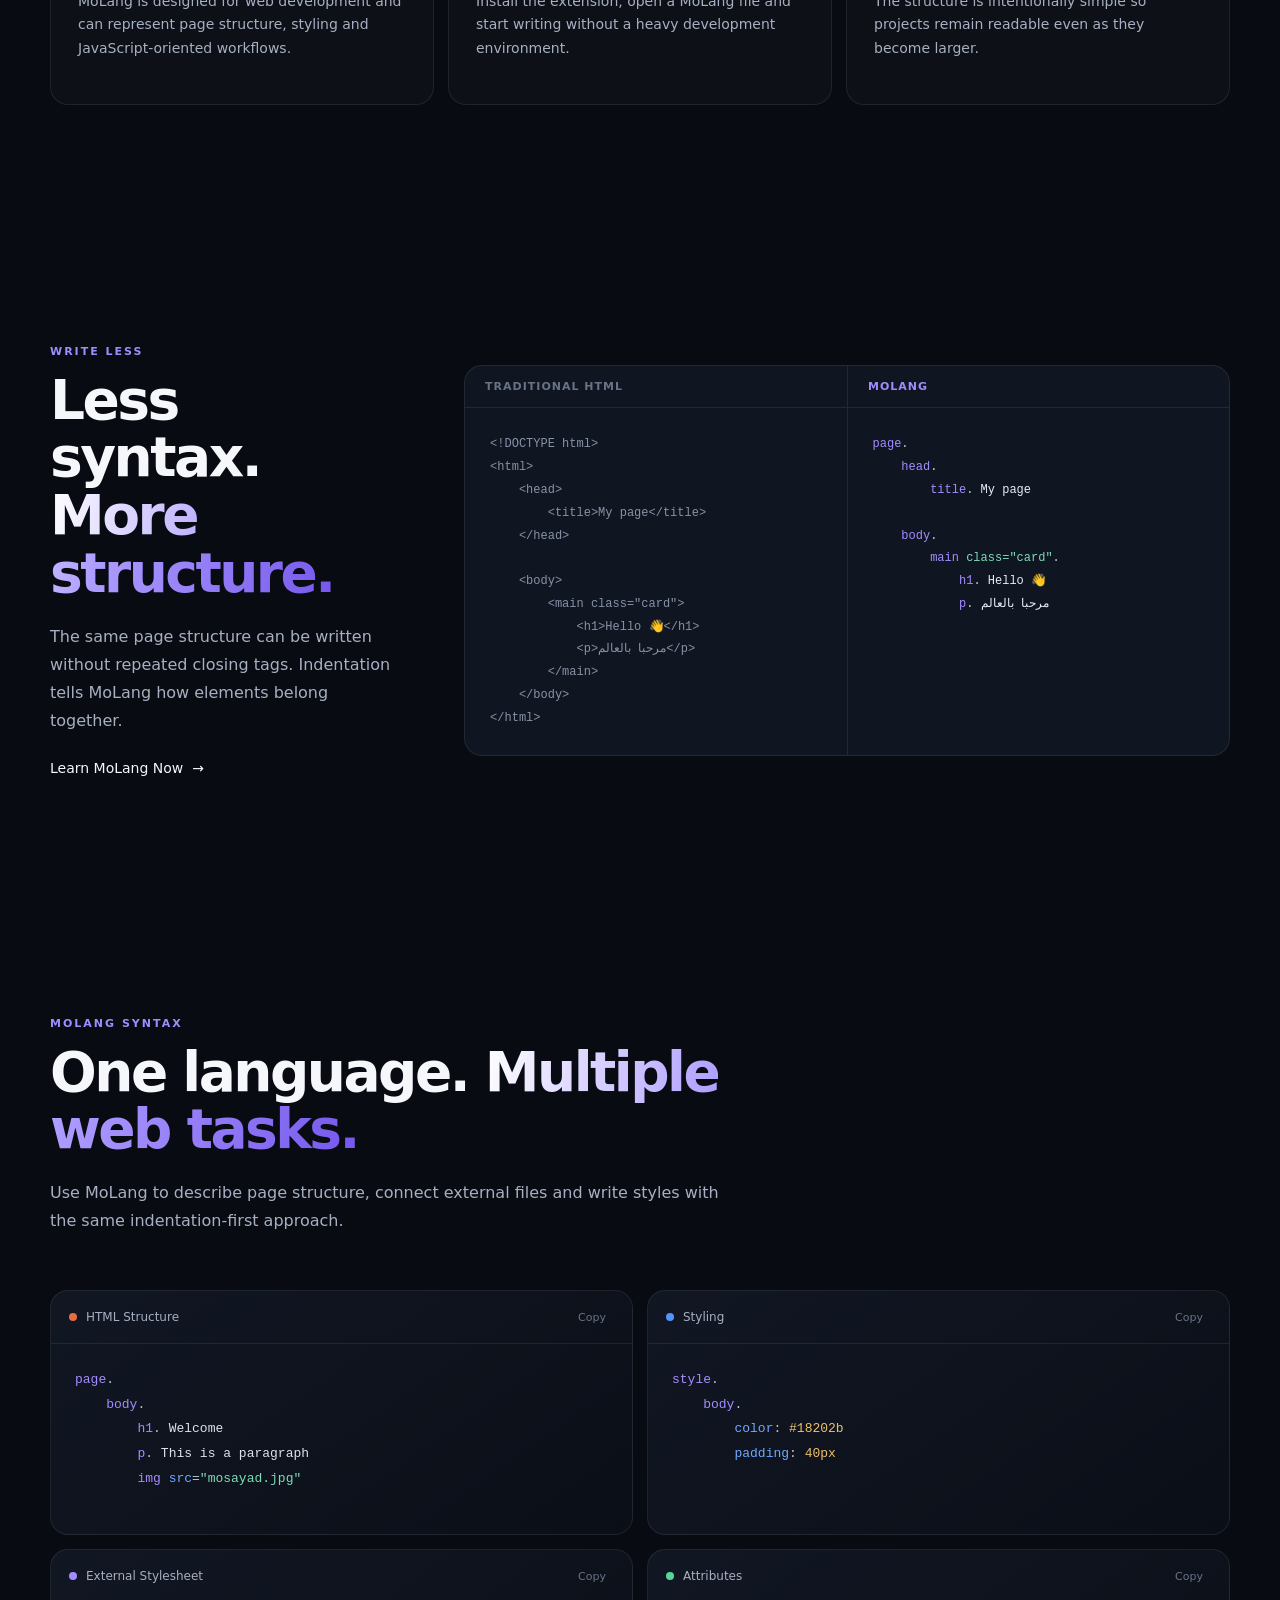
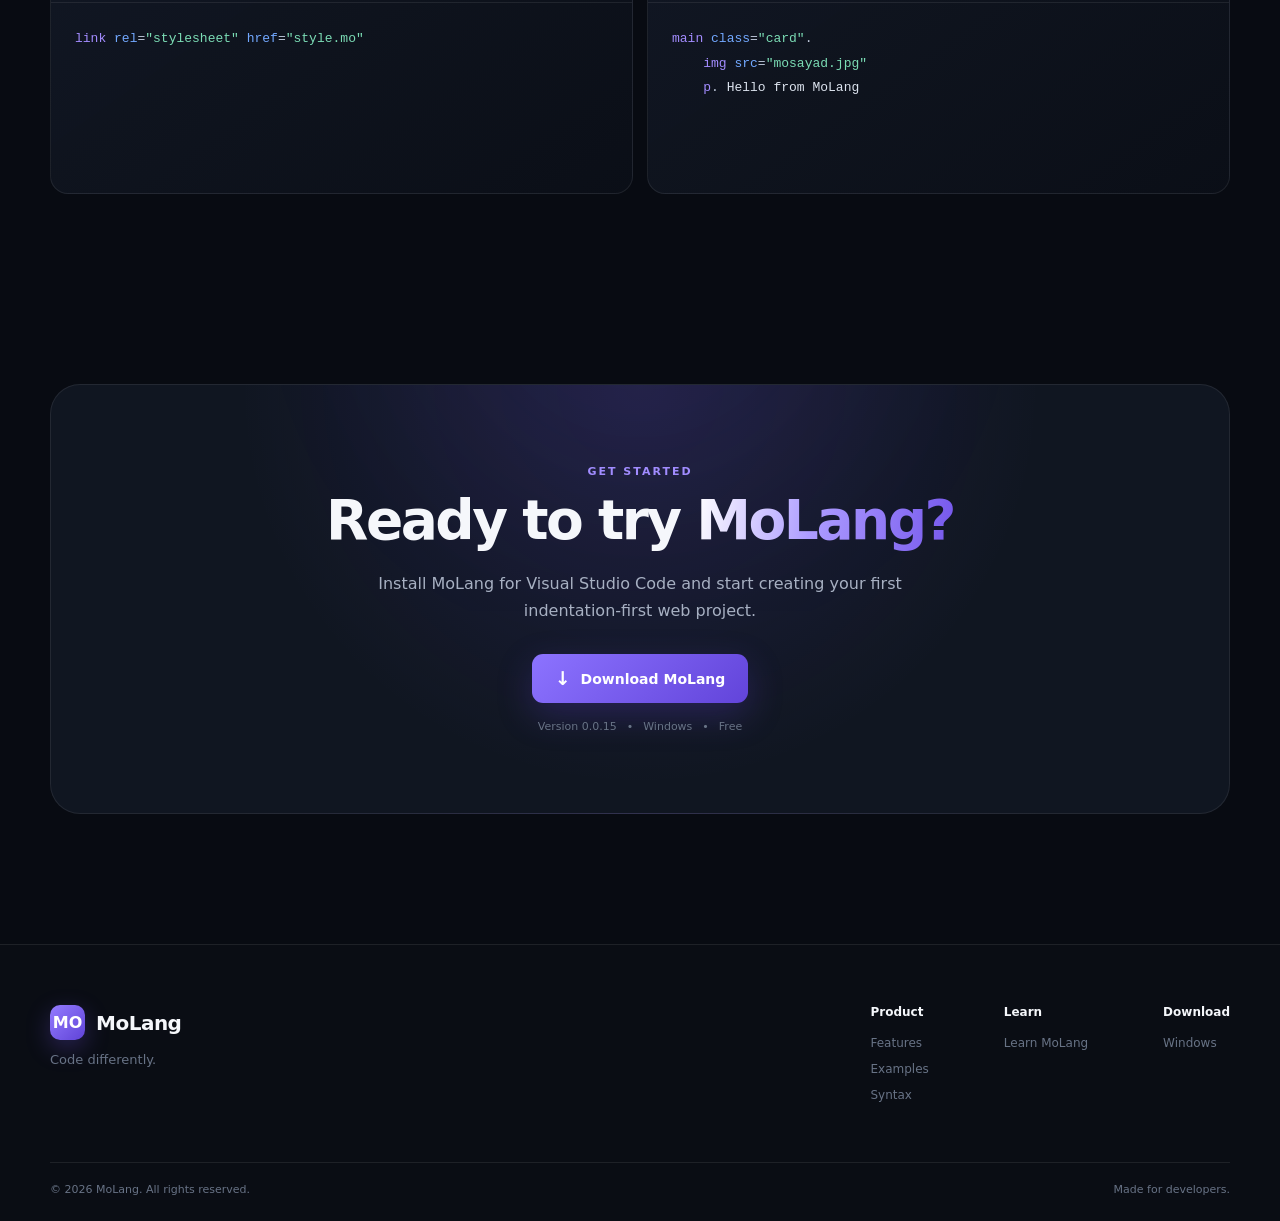
==== commit 29d89b71: "new" ====
--- a/index.html
+++ b/index.html
@@ -86,10 +86,13 @@
                     Syntax
                 </a>
 
-                <a href="how-it-works.html">
-                    Learn MoLang Now
+                <a href="learn_molang/index.html">
+                    Learn MoLang
                 </a>
 
+                <a href="vibe.html">
+                    Vibe Coding
+                </a>
             </nav>
 
 
@@ -141,8 +144,12 @@
                 Syntax
             </a>
 
-            <a href="how-it-works.html">
-                Learn MoLang Now
+            <a href="learn_molang/index.html">
+                Learn MoLang
+            </a>
+
+            <a href="vibe.html">
+                Vibe Coding
             </a>
 
             <a
@@ -228,11 +235,11 @@
 
 
                     <a
-                        href="how-it-works.html"
+                        href="learn_molang/index.html"
                         class="secondary-button"
                     >
 
-                        Learn MoLang Now
+                        Learn MoLang
 
                         <span>
                             →
@@ -291,7 +298,7 @@
 
 
                         <div class="code-title">
-                            index.molang
+                            index.mo
                         </div>
 
 
@@ -554,7 +561,7 @@
 
 
                     <a
-                        href="how-it-works.html"
+                        href="learn_molang/index.html"
                         class="text-link"
                     >
 
@@ -965,8 +972,8 @@
                         Learn
                     </h4>
 
-                    <a href="how-it-works.html">
-                        Learn MoLang Now
+                    <a href="learn_molang/index.html">
+                        Learn MoLang
                     </a>
 
                 </div>
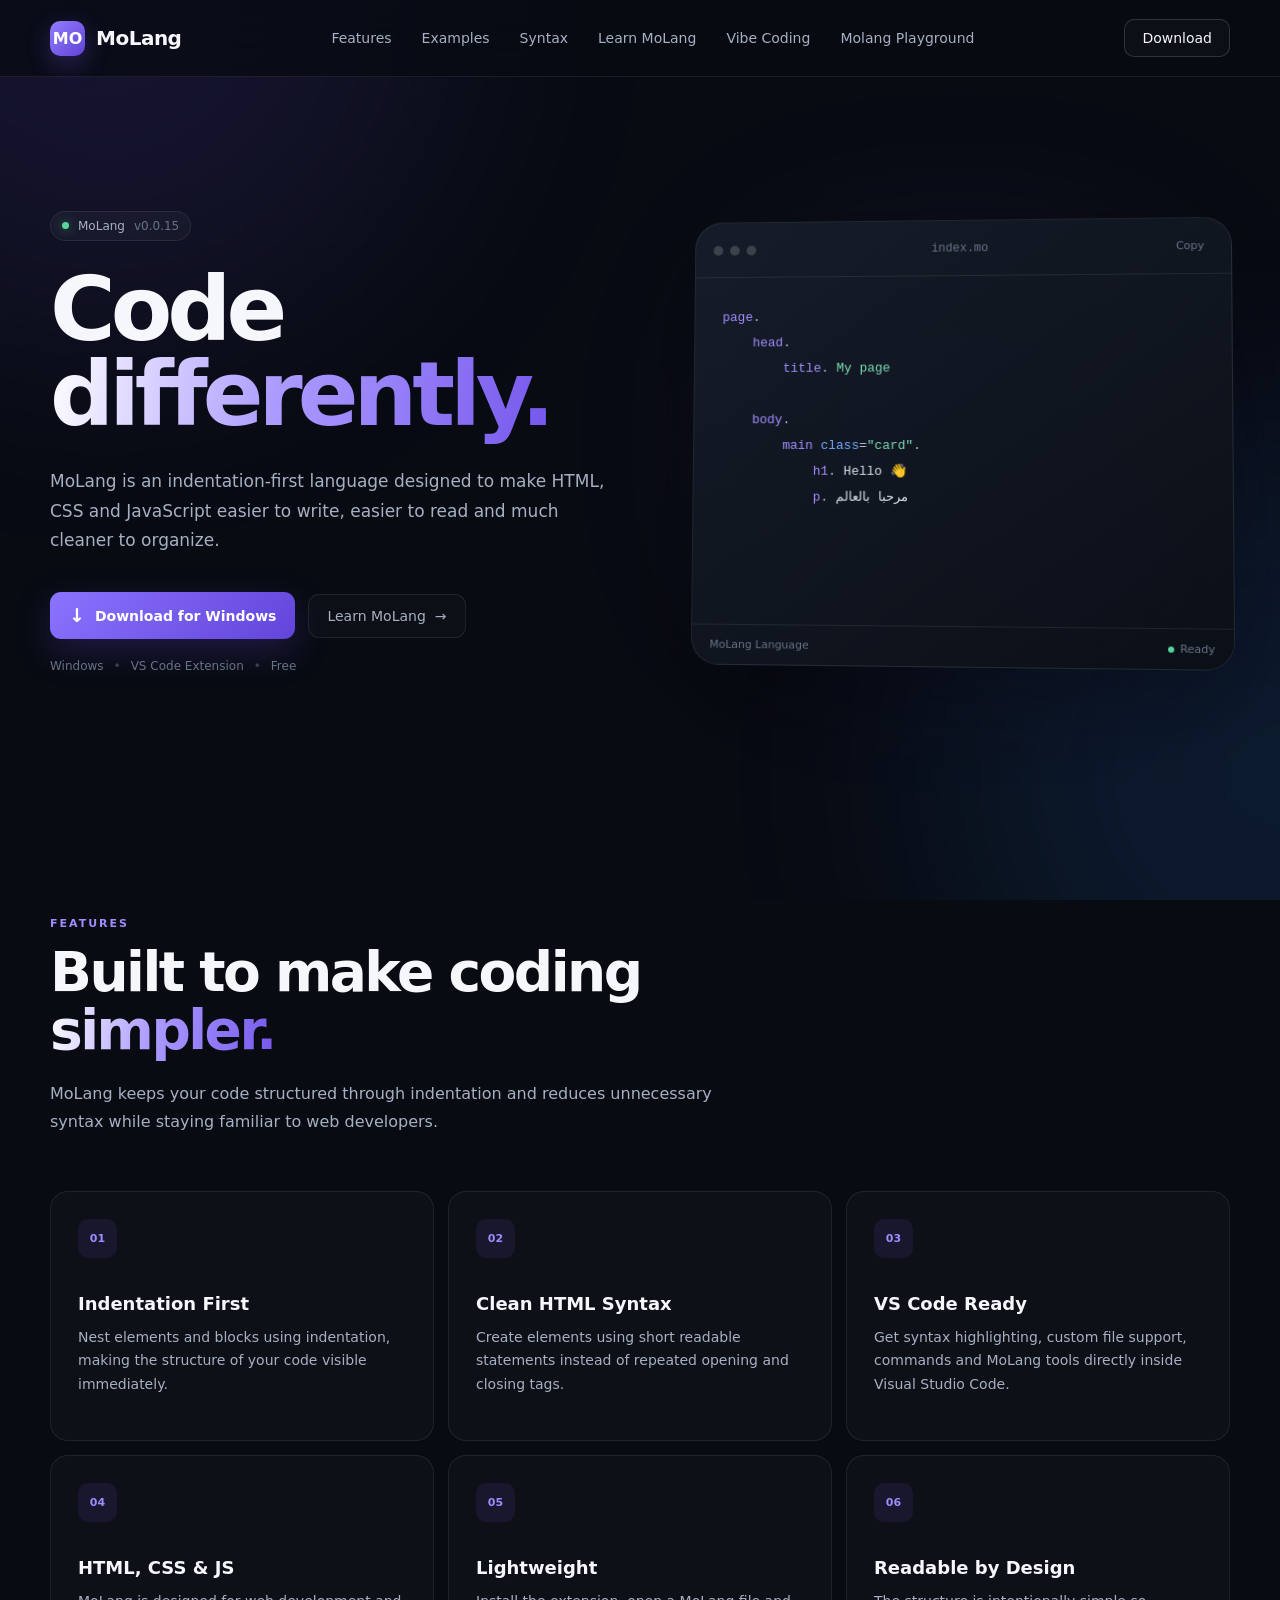
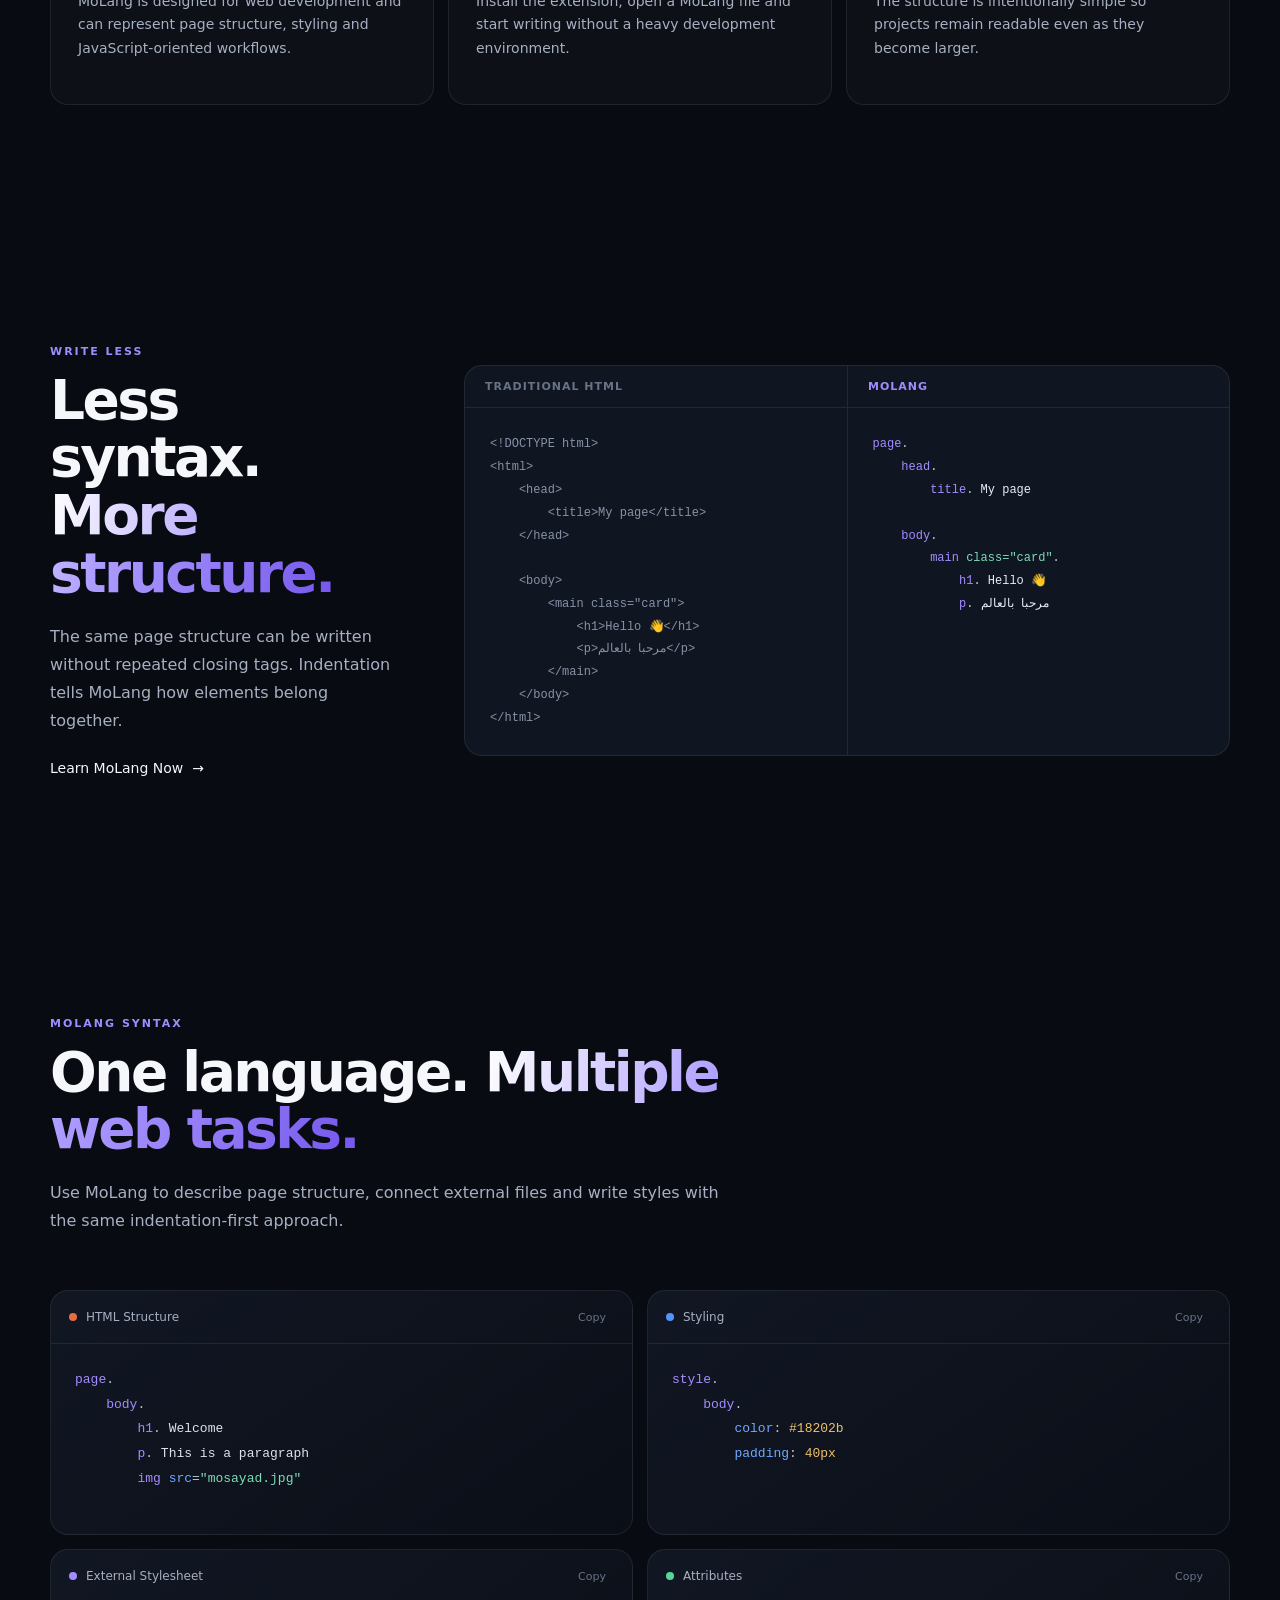
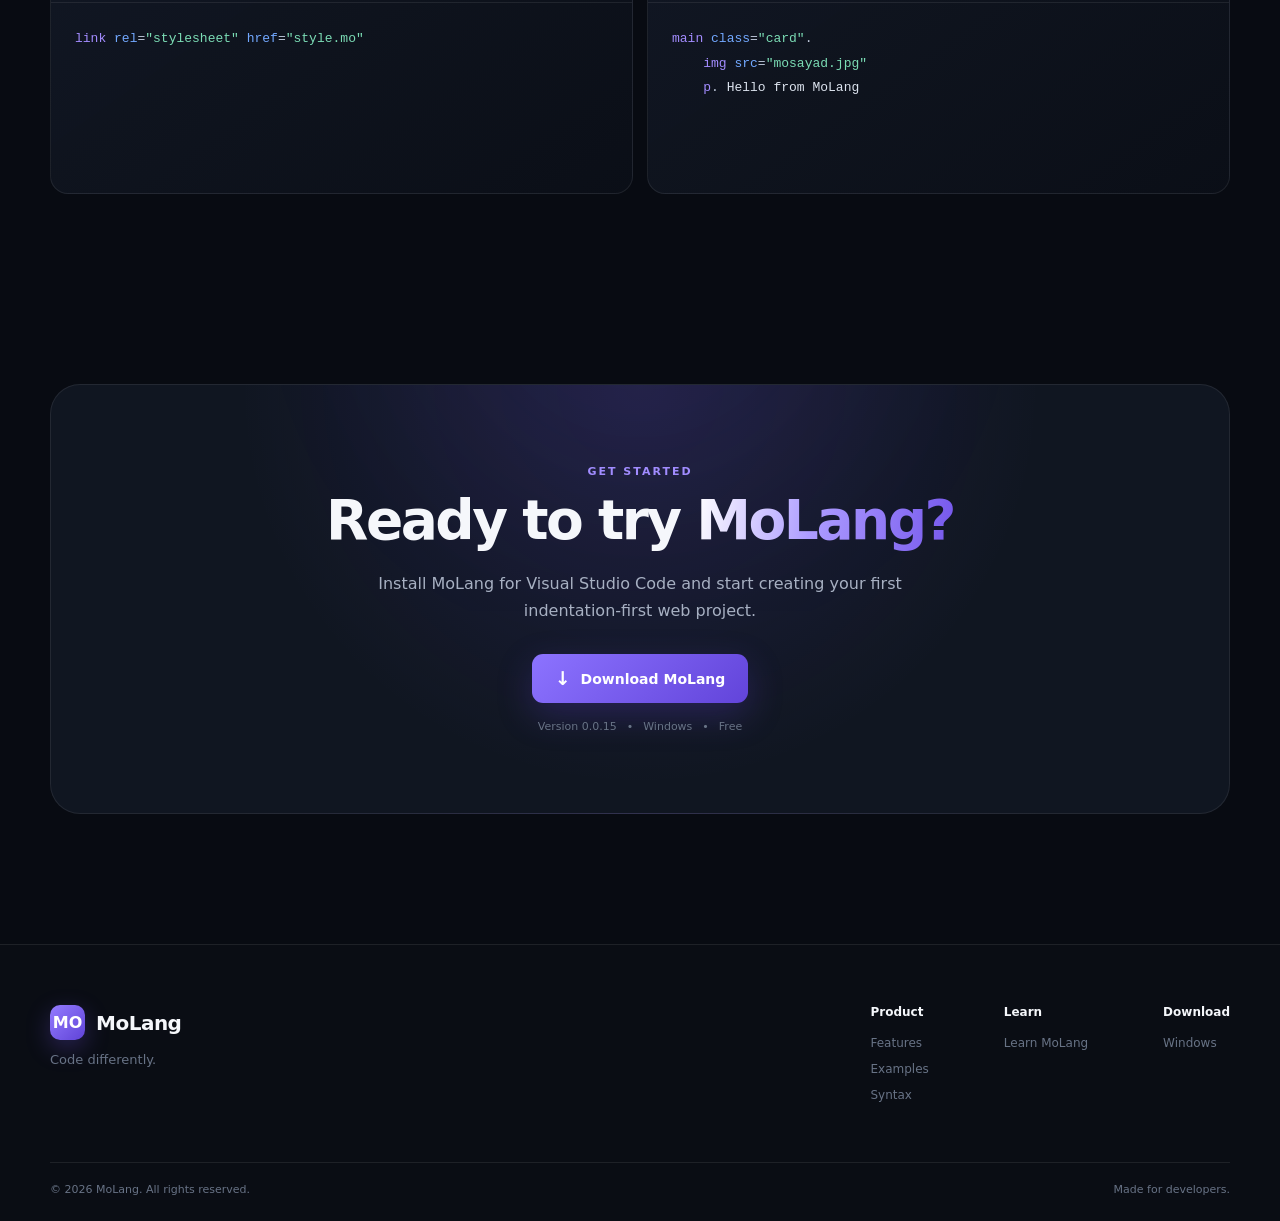
==== commit 3e763c79: "mmmmm" ====
--- a/index.html
+++ b/index.html
@@ -92,6 +92,10 @@
 
                 <a href="vibe.html">
                     Vibe Coding
+                </a>
+
+                <a href="playground/index.html">
+                    Molang Playground
                 </a>
             </nav>
 
@@ -150,6 +154,10 @@
 
             <a href="vibe.html">
                 Vibe Coding
+            </a>
+
+            <a href="playground/index.html">
+                Molang Playground
             </a>
 
             <a
